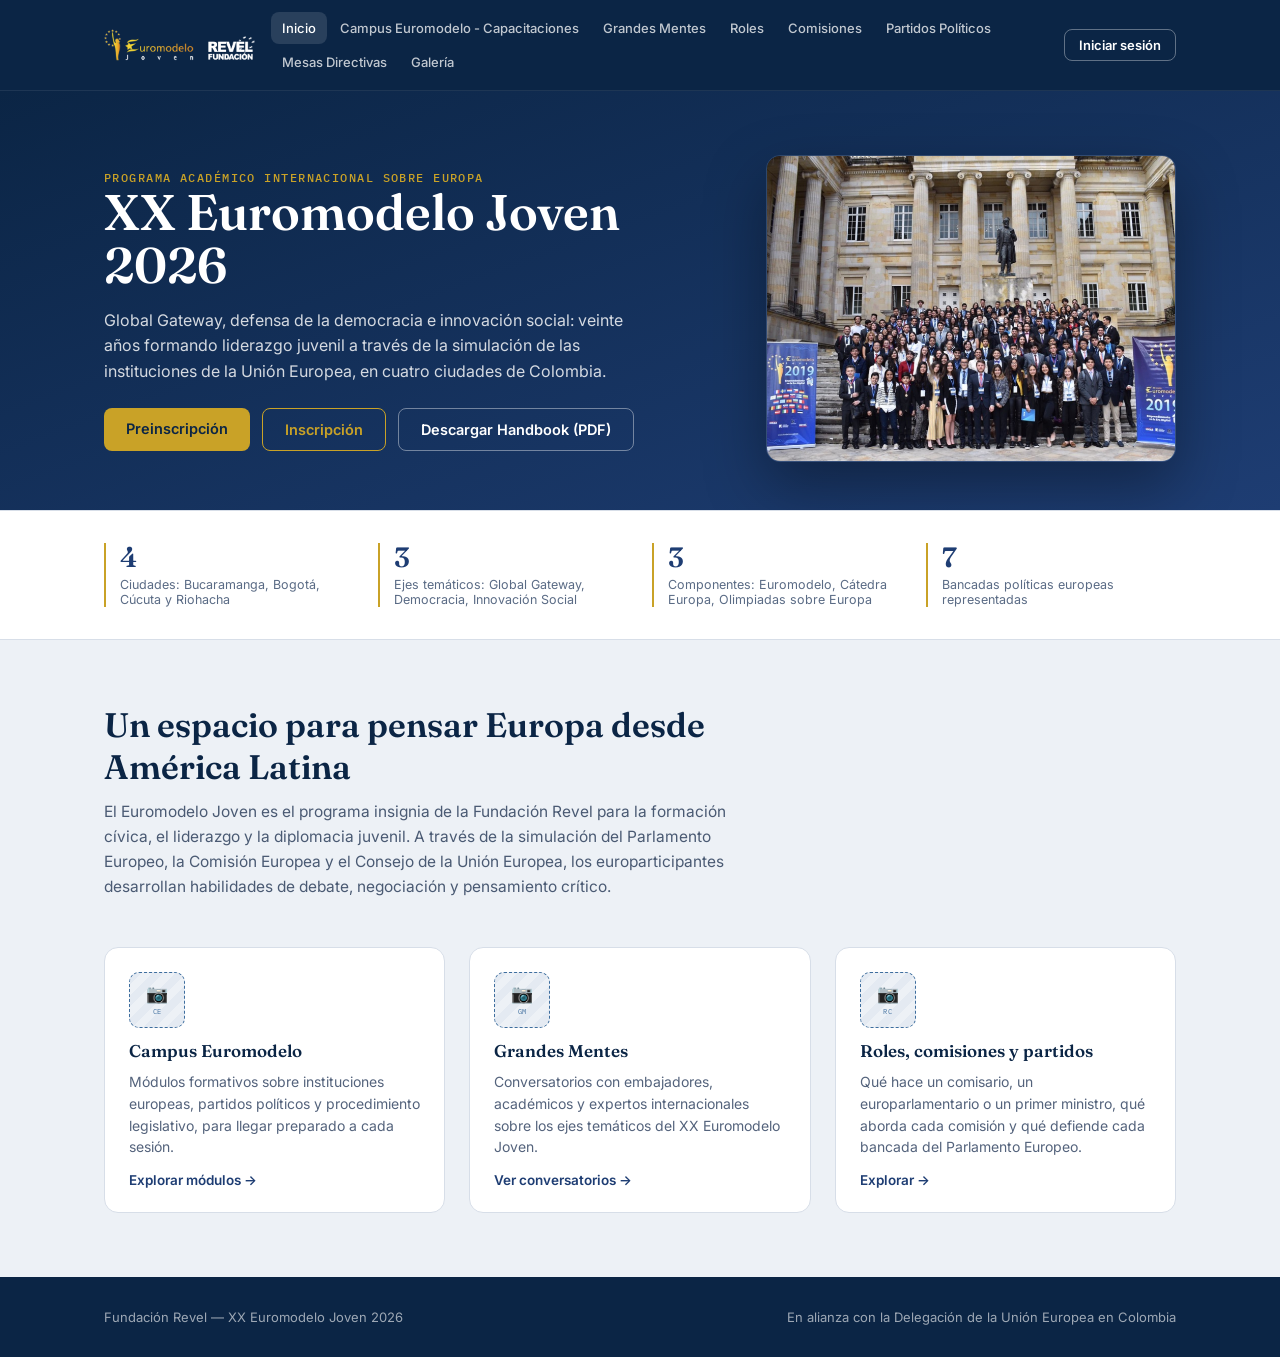
==== index.html @ 6abbd403 "Versión Nueva Pagina Web Euromodelo Joven" ====
<!DOCTYPE html>
<html lang="es">
<head>
<meta charset="UTF-8">
<meta name="viewport" content="width=device-width, initial-scale=1.0">
<title>Inicio — XX Euromodelo Joven 2026</title>
<link rel="preconnect" href="https://fonts.googleapis.com">
<link href="https://fonts.googleapis.com/css2?family=Fraunces:opsz,wght@9..144,400;9..144,500;9..144,600;9..144,700&family=Inter:wght@400;500;600;700&family=IBM+Plex+Mono:wght@500&display=swap" rel="stylesheet">
<link rel="stylesheet" href="assets/styles.css">
</head>
<body>
<header class="site">
  <div class="nav-row">
    <a href="index.html" class="brand"><img src="assets/logo.png" class="brand-logo" alt="Euromodelo Joven - Fundación Revel"></a>
    <nav class="links" id="navLinks">
      <a href="index.html" class="active">Inicio</a>
      <a href="campus.html">Campus Euromodelo - Capacitaciones</a>
      <a href="mentes.html">Grandes Mentes</a>
      <a href="roles.html">Roles</a>
      <a href="comisiones.html">Comisiones</a>
      <a href="partidos.html">Partidos Políticos</a>
      <a href="mesas-postulacion.html">Mesas Directivas</a>
      <a href="galeria.html">Galería</a>
    </nav>
    <div class="auth-area" id="authArea">
      <button class="btn-ghost-sm" id="loginBtn">Iniciar sesión</button>
      <div class="login-panel" id="loginPanel">
        <h4>Iniciar sesión</h4>
        <p class="login-note">Piloto: usa el usuario y la contraseña generados al finalizar tu preinscripción.</p>
        <form id="loginForm">
          <input type="text" name="username" placeholder="Usuario" required>
          <input type="password" name="password" placeholder="Contraseña" required>
          <button type="submit">Entrar</button>
        </form>
        <p id="loginError" style="display:none; color:#C0392B; font-size:12px; margin-top:8px;">Usuario o contraseña incorrectos.</p>
        <div class="login-links">
          <a href="preinscripcion.html">Preinscribirme</a>
          <a href="inscripcion.html">Ir a inscripción</a>
        </div>
      </div>
    </div>
    <button class="menu-toggle" id="menuToggle" aria-label="Abrir menú">&#9776;</button>
  </div>
</header>

<section class="hero">
  <div class="container hero-grid">
    <div>
      <span class="eyebrow">Programa académico internacional sobre Europa</span>
      <h1>XX Euromodelo Joven<br>2026</h1>
      <p class="lead">Global Gateway, defensa de la democracia e innovación social: veinte años formando liderazgo juvenil a través de la simulación de las instituciones de la Unión Europea, en cuatro ciudades de Colombia.</p>
      <div class="hero-ctas">
        <a class="btn-solid" href="preinscripcion.html">Preinscripción</a>
        <a class="btn-solid" href="inscripcion.html" style="background:transparent; border:1.5px solid var(--gold-star); color:var(--gold-star);">Inscripción</a>
        <button class="btn-ghost" id="downloadHandbookBtn">Descargar Handbook (PDF)</button>
      </div>
    </div>
    <div class="hero-photo">
      <img src="assets/hero-foto.jpg" alt="Delegación del Euromodelo Joven frente al Capitolio Nacional">
    </div>
  </div>
</section>

<div class="stat-strip">
  <div class="container">
    <div class="stat"><div class="n">4</div><div class="l">Ciudades: Bucaramanga, Bogotá, Cúcuta y Riohacha</div></div>
    <div class="stat"><div class="n">3</div><div class="l">Ejes temáticos: Global Gateway, Democracia, Innovación Social</div></div>
    <div class="stat"><div class="n">3</div><div class="l">Componentes: Euromodelo, Cátedra Europa, Olimpiadas sobre Europa</div></div>
    <div class="stat"><div class="n">7</div><div class="l">Bancadas políticas europeas representadas</div></div>
  </div>
</div>

<div class="section-inner">
  <div class="container">
    <div class="section-head">
      <h2>Un espacio para pensar Europa desde América Latina</h2>
      <p>El Euromodelo Joven es el programa insignia de la Fundación Revel para la formación cívica, el liderazgo y la diplomacia juvenil. A través de la simulación del Parlamento Europeo, la Comisión Europea y el Consejo de la Unión Europea, los europarticipantes desarrollan habilidades de debate, negociación y pensamiento crítico.</p>
    </div>
    <div class="grid-cards">
      <div class="card">
        <div class="photo-placeholder ph-sq"><span class="ph-icon">&#128247;</span><span class="ph-label">CE</span></div>
        <h3>Campus Euromodelo</h3>
        <p>Módulos formativos sobre instituciones europeas, partidos políticos y procedimiento legislativo, para llegar preparado a cada sesión.</p>
        <div class="card-foot"><a class="link-btn" href="campus.html">Explorar módulos &rarr;</a></div>
      </div>
      <div class="card">
        <div class="photo-placeholder ph-sq"><span class="ph-icon">&#128247;</span><span class="ph-label">GM</span></div>
        <h3>Grandes Mentes</h3>
        <p>Conversatorios con embajadores, académicos y expertos internacionales sobre los ejes temáticos del XX Euromodelo Joven.</p>
        <div class="card-foot"><a class="link-btn" href="mentes.html">Ver conversatorios &rarr;</a></div>
      </div>
      <div class="card">
        <div class="photo-placeholder ph-sq"><span class="ph-icon">&#128247;</span><span class="ph-label">RC</span></div>
        <h3>Roles, comisiones y partidos</h3>
        <p>Qué hace un comisario, un europarlamentario o un primer ministro, qué aborda cada comisión y qué defiende cada bancada del Parlamento Europeo.</p>
        <div class="card-foot"><a class="link-btn" href="roles.html">Explorar &rarr;</a></div>
      </div>
    </div>
  </div>
</div>
<footer>
  <div class="container">
    <span>Fundación Revel — XX Euromodelo Joven 2026</span>
    <span>En alianza con la Delegación de la Unión Europea en Colombia</span>
  </div>
</footer>
<script src="assets/main.js"></script>
<script>
  initLoginPanel();
  const detailModal = createModalController('detailModal');
</script>
<script>
  document.getElementById('downloadHandbookBtn').addEventListener('click', () => {
    alert('El staff debe vincular aquí el enlace de descarga del Handbook 2026 en PDF.');
  });
</script>
</body>
</html>
---- assets/styles.css ----
:root{
  --navy-deep:#0B2545;
  --blue-revel:#1E3D73;
  --blue-slate:#3E6E9E;
  --blue-pale:#EDF1F6;
  --gold-star:#C9A227;
  --teal:#2E7D6B;
  --ink:#12213D;
  --white:#FFFFFF;
  --line:#D7DEE8;
  --radius:14px;
  --space-1:8px; --space-2:16px; --space-3:24px; --space-4:32px; --space-5:48px; --space-6:64px; --space-7:96px;
}
*{box-sizing:border-box;}
html{scroll-behavior:smooth;}
body{
  margin:0; font-family:'Inter',sans-serif; color:var(--ink); background:var(--blue-pale);
  -webkit-font-smoothing:antialiased;
}
h1,h2,h3,.display{font-family:'Fraunces',serif;}
.eyebrow{
  font-family:'IBM Plex Mono',monospace; font-size:12px; letter-spacing:.12em; text-transform:uppercase;
  color:var(--gold-star); font-weight:500;
}
a{color:inherit; text-decoration:none;}
button{font-family:inherit;}
.container{max-width:1120px; margin:0 auto; padding:0 var(--space-3);}

/* ---- Header / Nav ---- */
header.site{
  position:sticky; top:0; z-index:50; background:var(--navy-deep); color:var(--white);
  border-bottom:1px solid rgba(255,255,255,.08);
}
.nav-row{display:flex; align-items:center; justify-content:space-between; padding:12px var(--space-3); max-width:1120px; margin:0 auto; gap:16px;}
.brand{display:flex; align-items:center; gap:12px; flex-shrink:0;}
.brand-logo{height:32px; width:auto; display:block;}
nav.links{display:flex; gap:2px; align-items:center; flex-wrap:wrap; flex-grow:1;}
nav.links a{
  background:none; border:none; color:rgba(255,255,255,.75); font-size:13px; font-weight:500;
  padding:8px 11px; border-radius:8px; cursor:pointer; transition:background .15s, color .15s; white-space:nowrap;
}
nav.links a:hover{background:rgba(255,255,255,.08); color:var(--white);}
nav.links a.active{color:var(--white); background:rgba(255,255,255,.12);}
.auth-area{position:relative; flex-shrink:0;}
.btn-ghost-sm{
  background:transparent; border:1.5px solid rgba(255,255,255,.35); color:var(--white); padding:7px 14px;
  border-radius:8px; font-size:13px; font-weight:600; cursor:pointer;
}
.btn-ghost-sm:hover{background:rgba(255,255,255,.08);}
.login-panel{
  display:none; position:absolute; right:0; top:calc(100% + 10px); background:var(--white); color:var(--ink);
  border-radius:12px; box-shadow:0 12px 32px rgba(11,37,69,.25); padding:18px; width:260px; z-index:60;
}
.login-panel.open{display:block;}
.login-panel h4{margin:0 0 4px; font-size:14px; color:var(--navy-deep);}
.login-panel .login-note{font-size:11.5px; color:#8695AC; margin:6px 0 12px; line-height:1.5;}
.login-panel input{
  width:100%; border:1px solid var(--line); border-radius:8px; padding:9px 11px; font-size:13.5px;
  margin-bottom:8px; font-family:inherit;
}
.login-panel button{
  width:100%; background:var(--blue-revel); color:var(--white); border:none; padding:9px; border-radius:8px;
  font-weight:600; font-size:13.5px; cursor:pointer;
}
.login-panel button:hover{background:var(--navy-deep);}
.login-panel .login-links{display:flex; justify-content:space-between; margin-top:10px; font-size:11.5px;}
.login-panel .login-links a{color:var(--blue-revel); font-weight:600;}
.login-user-chip{
  display:flex; align-items:center; gap:8px; background:rgba(255,255,255,.1); padding:6px 12px; border-radius:20px;
  font-size:12.5px; color:var(--white); cursor:pointer;
}
.menu-toggle{display:none; background:none; border:none; color:var(--white); font-size:22px; cursor:pointer;}

/* ---- Hero ---- */
.hero{
  background:linear-gradient(160deg, var(--navy-deep) 0%, var(--blue-revel) 100%);
  color:var(--white); padding:var(--space-6) 0 var(--space-5);
  position:relative; overflow:hidden;
}
.hero-grid{display:grid; grid-template-columns:1.2fr .8fr; gap:var(--space-5); align-items:center;}
.hero h1{font-size:clamp(30px,4.6vw,50px); line-height:1.06; margin:0 0 16px; font-weight:600;}
.hero p.lead{font-size:16px; line-height:1.6; color:rgba(255,255,255,.82); max-width:52ch; margin:0 0 var(--space-3);}
.hero-ctas{display:flex; gap:12px; flex-wrap:wrap;}
.btn-ghost{
  border:1.5px solid rgba(255,255,255,.4); background:transparent; color:var(--white);
  padding:12px 22px; border-radius:8px; font-weight:600; font-size:14.5px; cursor:pointer;
}
.btn-ghost:hover{background:rgba(255,255,255,.08);}
.btn-solid{
  background:var(--gold-star); color:var(--navy-deep); border:none; padding:12px 22px; border-radius:8px;
  font-weight:600; font-size:14.5px; cursor:pointer;
}
.btn-solid:hover{filter:brightness(1.05);}

.star-ring{position:relative; width:260px; height:260px; margin:0 auto; flex-shrink:0;}
.star-ring .core{
  position:absolute; inset:0; margin:auto; width:126px; height:126px; border-radius:50%;
  border:1px solid rgba(255,255,255,.25); display:flex; flex-direction:column; align-items:center; justify-content:center;
}
.star-ring .core .num{font-family:'Fraunces',serif; font-size:48px; font-weight:600; line-height:1;}
.star-ring .core .cap{font-family:'IBM Plex Mono',monospace; font-size:10px; letter-spacing:.15em; color:var(--gold-star); margin-top:6px;}
.star-ring .dots{position:absolute; inset:0; animation:spin 90s linear infinite;}
@media (prefers-reduced-motion:reduce){.star-ring .dots{animation:none;}}
.star-ring .dot{position:absolute; top:50%; left:50%; width:8px; height:8px; border-radius:50%; background:var(--gold-star); transform-origin:0 0;}
@keyframes spin{to{transform:rotate(360deg);}}

.stat-strip{background:var(--white); border-top:1px solid var(--line); border-bottom:1px solid var(--line);}
.stat-strip .container{display:grid; grid-template-columns:repeat(4,1fr); gap:var(--space-3); padding:var(--space-4) var(--space-3);}
.stat{text-align:left; border-left:2px solid var(--gold-star); padding-left:14px;}
.stat .n{font-family:'Fraunces',serif; font-size:28px; font-weight:600; color:var(--blue-revel); line-height:1;}
.stat .l{font-size:12.5px; color:#5A6B85; margin-top:6px;}

/* ---- Page header banner (with photo placeholder) ---- */
.page-banner{background:var(--navy-deep); padding:var(--space-5) 0 var(--space-4);}
.page-banner .container{display:grid; grid-template-columns:1.3fr .9fr; gap:var(--space-4); align-items:center;}
.page-banner h1{color:var(--white); font-size:clamp(26px,3.6vw,38px); margin:0 0 10px; font-weight:600;}
.page-banner p{color:rgba(255,255,255,.78); font-size:15px; line-height:1.6; margin:0; max-width:56ch;}

/* ---- Generic section chrome ---- */
.section-inner{padding:var(--space-6) 0;}
.section-head{max-width:64ch; margin-bottom:var(--space-5);}
.section-head h2{font-size:clamp(24px,3.2vw,34px); margin:0 0 12px; color:var(--navy-deep); font-weight:600;}
.section-head p{font-size:15.5px; color:#4A5A73; line-height:1.6; margin:0;}
.subsection-title{font-family:'Fraunces',serif; font-size:18px; font-weight:600; color:var(--navy-deep); margin:0 0 var(--space-2);}

/* ---- Photo placeholder component ---- */
.photo-placeholder{
  background:repeating-linear-gradient(135deg, #E4EAF2, #E4EAF2 8px, #EDF1F6 8px, #EDF1F6 16px);
  border:1.5px dashed var(--blue-slate); border-radius:10px;
  display:flex; flex-direction:column; align-items:center; justify-content:center; gap:4px;
  color:var(--blue-slate); text-align:center;
}
.photo-placeholder .ph-icon{font-size:20px; line-height:1;}
.photo-placeholder .ph-label{font-family:'IBM Plex Mono',monospace; font-size:9px; letter-spacing:.04em; text-transform:uppercase; padding:0 6px;}
.photo-placeholder.ph-sq{width:56px; height:56px; border-radius:10px;}
.photo-placeholder.ph-sq .ph-icon{font-size:18px;}
.photo-placeholder.ph-sq .ph-label{font-size:6.5px;}
.photo-placeholder.ph-circle{width:64px; height:64px; border-radius:50%;}
.photo-placeholder.ph-banner{width:100%; height:220px; border-radius:var(--radius); border-color:rgba(255,255,255,.4);
  background:repeating-linear-gradient(135deg, rgba(255,255,255,.06), rgba(255,255,255,.06) 8px, rgba(255,255,255,0) 8px, rgba(255,255,255,0) 16px);
  color:rgba(255,255,255,.65);
}
.photo-placeholder.ph-banner .ph-icon{font-size:28px;}
.photo-placeholder.ph-banner .ph-label{font-size:10.5px;}
.photo-placeholder.ph-avatar-lg{width:120px; height:120px; border-radius:50%; margin:0 auto;}
.photo-placeholder.ph-avatar-lg .ph-icon{font-size:30px;}
.photo-placeholder.ph-wide{width:100%; height:150px; border-radius:10px;}
.hero-photo{
  width:100%; aspect-ratio:4/3; border-radius:var(--radius); overflow:hidden;
  box-shadow:0 24px 60px rgba(0,0,0,.35); border:1px solid rgba(255,255,255,.12);
}
.hero-photo img{width:100%; height:100%; object-fit:cover; display:block;}
.gallery-real-photo{
  width:100%; height:150px; border-radius:10px; overflow:hidden; display:block; border:1px solid var(--line);
}
.gallery-real-photo img{width:100%; height:100%; object-fit:cover; display:block;}

/* ---- Card grids ---- */
.grid-cards{display:grid; grid-template-columns:repeat(auto-fit,minmax(280px,1fr)); gap:var(--space-3);}
.card{
  background:var(--white); border:1px solid var(--line); border-radius:var(--radius); padding:var(--space-3);
  display:flex; flex-direction:column; gap:10px;
}
.card .icon{
  width:56px; height:56px; border-radius:10px; background:var(--blue-pale); color:var(--blue-revel);
  display:flex; align-items:center; justify-content:center; font-family:'Fraunces',serif; font-weight:600; font-size:17px;
}
.card h3{font-size:17px; margin:2px 0 0; color:var(--navy-deep); font-weight:600;}
.card p{font-size:14px; line-height:1.55; color:#54637C; margin:0; flex-grow:1;}
.card-foot{display:flex; align-items:center; justify-content:space-between; margin-top:4px; gap:8px;}
.tag{
  font-family:'IBM Plex Mono',monospace; font-size:10.5px; letter-spacing:.06em; text-transform:uppercase;
  background:var(--blue-pale); color:var(--blue-revel); padding:4px 8px; border-radius:6px;
}
.link-btn{background:none; border:none; color:var(--blue-revel); font-weight:600; font-size:13.5px; cursor:pointer; padding:0;}
.link-btn:hover{text-decoration:underline;}
.placeholder-note{font-size:12.5px; color:#8695AC; border-top:1px dashed var(--line); padding-top:8px; margin-top:2px;}
.card.accent{border-left:5px solid var(--accent, var(--blue-slate));}
.card .icon.accent-icon{background:var(--accent, var(--blue-pale)); color:var(--white);}
.role-bullets{list-style:none; margin:0; padding:0; display:flex; flex-direction:column; gap:6px;}
.role-bullets li{font-size:13.5px; line-height:1.5; color:#54637C; padding-left:16px; position:relative;}
.role-bullets li::before{content:''; position:absolute; left:0; top:7px; width:6px; height:6px; border-radius:50%; background:var(--accent, var(--gold-star));}
.party-badge{display:inline-block; font-family:'IBM Plex Mono',monospace; font-size:11px; letter-spacing:.05em; padding:3px 9px; border-radius:6px; color:var(--white); background:var(--accent, var(--blue-revel));}

/* ---- Speaker mini profile (Grandes Mentes) ---- */
.speaker-row{display:flex; align-items:center; gap:10px; border-top:1px solid var(--line); padding-top:10px; margin-top:2px; cursor:pointer;}
.speaker-row .ph-circle{width:40px; height:40px; flex-shrink:0;}
.speaker-row .ph-circle .ph-icon{font-size:14px;}
.speaker-info{display:flex; flex-direction:column; gap:1px;}
.speaker-name{font-size:13px; font-weight:700; color:var(--blue-revel);}
.speaker-role{font-size:11.5px; color:#8695AC;}
.speaker-row:hover .speaker-name{text-decoration:underline;}

/* ---- Handbook accordion reused for mesas-votacion etc ---- */
.accordion{border:1px solid var(--line); border-radius:var(--radius); overflow:hidden; background:var(--white);}
details{border-bottom:1px solid var(--line);}
details:last-child{border-bottom:none;}
summary{list-style:none; cursor:pointer; padding:16px 18px; display:flex; align-items:center; gap:12px; font-weight:600; color:var(--navy-deep); font-size:14.5px;}
summary::-webkit-details-marker{display:none;}
summary::after{content:'+'; margin-left:auto; font-family:'IBM Plex Mono',monospace; color:var(--blue-slate); font-size:18px;}
details[open] summary::after{content:'\2013';}
.acc-body{padding:0 18px 18px;}

/* ---- Forms ---- */
.form-card{background:var(--white); border:1px solid var(--line); border-radius:var(--radius); padding:var(--space-4);}
.form-grid{display:grid; grid-template-columns:1fr 1fr; gap:var(--space-2) var(--space-3);}
.field{display:flex; flex-direction:column; gap:6px; margin-bottom:var(--space-2);}
.field.full{grid-column:1 / -1;}
.field label{font-size:13px; font-weight:600; color:var(--navy-deep);}
.field .hint{font-size:12px; color:#8695AC; font-weight:400;}
.field input, .field select, .field textarea{
  width:100%; min-width:0; box-sizing:border-box;
  border:1px solid var(--line); border-radius:8px; padding:10px 12px; font-size:14.5px; font-family:inherit;
  color:var(--ink); background:var(--white);
}
.field input:focus, .field select:focus, .field textarea:focus{outline:none; border-color:var(--blue-slate); box-shadow:0 0 0 3px rgba(62,110,158,.15);}
.field textarea{resize:vertical; min-height:80px;}
.field.invalid select, .field.invalid input{border-color:#C0392B; box-shadow:0 0 0 3px rgba(192,57,43,.12);}
.field-warning{font-size:12px; color:#C0392B; display:none;}
.field-warning.show{display:block;}
.checkline{display:flex; align-items:flex-start; gap:10px; font-size:13.5px; color:#4A5A73; line-height:1.5;}
.checkline input{margin-top:3px;}
.form-submit-row{display:flex; align-items:center; justify-content:space-between; margin-top:var(--space-2); flex-wrap:wrap; gap:12px;}
.form-note{font-size:12.5px; color:#8695AC; max-width:44ch;}

/* ---- Preguntas Sí/No, texto legal, teléfono con prefijo, selección de partido con logo ---- */
.legal-box{background:var(--blue-pale); border-radius:8px; padding:14px; font-size:12.5px; line-height:1.6; color:#3A4A63; margin-bottom:var(--space-2);}
.radio-row{display:flex; flex-wrap:wrap; gap:8px 18px; margin-bottom:6px;}
.radio-row label{display:flex; align-items:center; gap:6px; font-size:13.5px; font-weight:500; color:var(--ink); cursor:pointer;}
.radio-row input{margin:0;}
.phone-row{display:flex; gap:8px; align-items:center;}
.phone-prefix{
  border:1px solid var(--line); border-radius:8px; padding:10px 12px; font-size:14.5px; background:var(--blue-pale);
  color:var(--blue-revel); font-weight:600; flex-shrink:0;
}
.party-grid{display:grid; grid-template-columns:repeat(auto-fill,minmax(140px,1fr)); gap:10px; margin-bottom:6px;}
.party-pick{
  border:2px solid var(--line); border-radius:10px; padding:12px 10px; text-align:center; cursor:pointer;
  background:var(--white); display:flex; flex-direction:column; align-items:center; gap:8px; position:relative;
}
.party-pick input{position:absolute; opacity:0; width:0; height:0;}
.party-pick img{max-width:100%; height:40px; object-fit:contain;}
.party-pick .p-name{font-size:11.5px; font-weight:600; color:var(--navy-deep); line-height:1.3;}
.party-pick:hover{border-color:var(--blue-slate);}
.party-pick.checked{border-color:var(--gold-star); box-shadow:0 0 0 3px rgba(201,162,39,.18);}
.btn-primary{background:var(--blue-revel); color:var(--white); border:none; padding:12px 26px; border-radius:8px; font-weight:600; font-size:14.5px; cursor:pointer;}
.btn-primary:hover{background:var(--navy-deep);}
.success-panel{display:none; background:var(--white); border:1px solid var(--line); border-radius:var(--radius); padding:var(--space-4); text-align:center;}
.success-panel.show{display:block;}
.success-panel .mark{width:52px; height:52px; border-radius:50%; background:var(--blue-pale); color:var(--blue-revel); display:flex; align-items:center; justify-content:center; margin:0 auto 14px; font-size:24px; font-family:'Fraunces',serif;}
.success-panel h3{margin:0 0 8px; color:var(--navy-deep);}
.success-panel p{color:#54637C; font-size:14.5px; margin:0 0 4px;}
.ref-code{font-family:'IBM Plex Mono',monospace; color:var(--blue-revel); font-weight:600;}
.credentials-card{background:var(--navy-deep); color:var(--white); border-radius:var(--radius); padding:var(--space-4); margin-top:var(--space-3); text-align:center;}
.credentials-card .cred-row{display:flex; justify-content:center; gap:var(--space-4); margin-top:14px; flex-wrap:wrap;}
.credentials-card .cred-item{background:rgba(255,255,255,.08); border-radius:10px; padding:14px 22px; min-width:160px;}
.credentials-card .cred-item .cred-label{font-family:'IBM Plex Mono',monospace; font-size:10px; letter-spacing:.08em; text-transform:uppercase; color:var(--gold-star);}
.credentials-card .cred-item .cred-value{font-family:'IBM Plex Mono',monospace; font-size:18px; font-weight:600; margin-top:4px;}

/* ---- Modal: generic detail ---- */
.modal-overlay{display:none; position:fixed; inset:0; z-index:100; background:rgba(11,37,69,.55); align-items:flex-start; justify-content:center; padding:var(--space-5) var(--space-3); overflow-y:auto;}
.modal-overlay.open{display:flex;}
.modal-card{background:var(--white); border-radius:var(--radius); max-width:640px; width:100%; padding:var(--space-4); position:relative; animation:fadein .25s ease;}
.modal-card.wide{max-width:760px;}
@keyframes fadein{from{opacity:0; transform:translateY(6px);} to{opacity:1; transform:translateY(0);}}
.modal-close{position:absolute; top:18px; right:18px; background:var(--blue-pale); border:none; width:32px; height:32px; border-radius:50%; font-size:16px; color:var(--blue-revel); cursor:pointer; line-height:1;}
.modal-close:hover{background:var(--line);}
.modal-card .icon{width:48px; height:48px; border-radius:10px; background:var(--blue-pale); color:var(--blue-revel); display:flex; align-items:center; justify-content:center; font-family:'Fraunces',serif; font-weight:600; font-size:18px; margin-bottom:14px;}
.modal-card h3{font-size:22px; margin:0 0 10px; color:var(--navy-deep);}
.modal-card .modal-intro{font-size:14.5px; line-height:1.65; color:#4A5A73; margin:0 0 var(--space-3);}
.modal-topics{list-style:none; margin:0; padding:0; display:flex; flex-direction:column; gap:12px;}
.modal-topics li{display:flex; gap:12px; align-items:flex-start; font-size:14px; line-height:1.55; color:#4A5A73;}
.modal-topics .t-num{font-family:'IBM Plex Mono',monospace; font-size:11.5px; color:var(--gold-star); flex-shrink:0; width:22px; padding-top:2px;}
.modal-topics b{color:var(--navy-deep);}

/* ---- Capacitación / speaker action popup ---- */
.action-grid{display:grid; grid-template-columns:1fr 1fr; gap:14px; margin-top:6px;}
.action-card{
  border:1.5px solid var(--line); border-radius:12px; padding:18px; text-align:center; cursor:pointer;
  transition:border-color .15s, background .15s;
}
.action-card:hover{border-color:var(--blue-slate); background:var(--blue-pale);}
.action-card .a-icon{font-size:26px; margin-bottom:8px;}
.action-card .a-title{font-weight:700; font-size:14px; color:var(--navy-deep); margin-bottom:4px;}
.action-card .a-sub{font-size:11.5px; color:#8695AC;}
@media (max-width:520px){.action-grid{grid-template-columns:1fr;}}

/* ---- Quiz modal ---- */
.quiz-intro{text-align:center; padding:6px 0 10px;}
.quiz-intro .q-emoji{font-size:38px; margin-bottom:8px;}
.quiz-progress{height:6px; background:var(--blue-pale); border-radius:4px; overflow:hidden; margin-bottom:18px;}
.quiz-progress-bar{height:100%; background:var(--gold-star); width:0%; transition:width .25s ease;}
.quiz-question{font-family:'Fraunces',serif; font-size:17px; color:var(--navy-deep); margin:0 0 14px; font-weight:600;}
.quiz-options{display:flex; flex-direction:column; gap:8px;}
.quiz-option{
  border:1.5px solid var(--line); border-radius:10px; padding:12px 14px; font-size:13.5px; text-align:left;
  background:var(--white); cursor:pointer; color:var(--ink); line-height:1.4;
}
.quiz-option:hover{border-color:var(--blue-slate); background:var(--blue-pale);}
.quiz-nav{display:flex; justify-content:space-between; margin-top:16px;}
.quiz-back{background:none; border:none; color:var(--blue-slate); font-size:13px; font-weight:600; cursor:pointer;}
.quiz-back:disabled{opacity:.3; cursor:default;}
.quiz-result{text-align:center; padding:10px 0;}
.quiz-result .result-icon{width:80px; height:80px; border-radius:50%; margin:0 auto 14px; display:flex; align-items:center; justify-content:center; font-family:'Fraunces',serif; font-weight:700; font-size:26px; color:var(--white);}
.quiz-result h3{font-size:22px; margin:0 0 8px; color:var(--navy-deep);}
.quiz-result p{font-size:14px; color:#54637C; line-height:1.6; max-width:44ch; margin:0 auto 18px;}
.quiz-result .match-pct{font-family:'IBM Plex Mono',monospace; font-size:13px; color:var(--gold-star); margin-bottom:10px;}
.quiz-restart{background:none; border:1.5px solid var(--line); border-radius:8px; padding:9px 16px; font-size:13px; font-weight:600; color:var(--blue-revel); cursor:pointer; margin-top:6px;}

/* ---- Hemiciclo ---- */
.hemiciclo-wrap{background:var(--white); border:1px solid var(--line); border-radius:var(--radius); padding:var(--space-4); text-align:center;}
.hemiciclo-svg{width:100%; max-width:560px; height:auto;}
.hemiciclo-svg circle{cursor:pointer; transition:opacity .15s;}
.hemiciclo-svg circle:hover{opacity:.6;}
.hemiciclo-total-n{font-family:'Fraunces',serif; font-size:34px; font-weight:700; fill:var(--navy-deep);}
.hemiciclo-total-l{font-family:'Inter',sans-serif; font-size:11px; fill:#8695AC;}
.hemiciclo-legend{display:flex; flex-wrap:wrap; gap:10px; justify-content:center; margin-top:var(--space-3);}
.hemiciclo-legend .leg-chip{display:flex; align-items:center; gap:6px; font-size:12px; color:var(--ink); cursor:pointer; padding:5px 10px; border-radius:20px; background:var(--blue-pale);}
.hemiciclo-legend .leg-dot{width:10px; height:10px; border-radius:50%; flex-shrink:0;}

/* ---- Mesas votación ---- */
.city-tabs{display:flex; gap:8px; flex-wrap:wrap; margin-bottom:var(--space-3);}
.city-tab{
  border:1.5px solid var(--line); background:var(--white); color:var(--ink); padding:9px 18px; border-radius:20px;
  font-size:13.5px; font-weight:600; cursor:pointer;
}
.city-tab.active{background:var(--navy-deep); color:var(--white); border-color:var(--navy-deep);}
.city-panel{display:none;}
.city-panel.active{display:block;}
.candidate-card{display:flex; align-items:center; gap:12px; padding:12px 14px; border:1px solid var(--line); border-radius:10px; margin-bottom:8px; background:var(--white);}
.candidate-card .ph-sq{width:44px; height:44px; flex-shrink:0;}
.candidate-info{flex-grow:1;}
.candidate-name{font-size:13.5px; font-weight:700; color:var(--navy-deep);}
.candidate-role{font-size:11.5px; color:#8695AC;}
.candidate-video-btn{
  background:var(--blue-pale); color:var(--blue-revel); border:none; padding:7px 13px; border-radius:8px;
  font-size:12px; font-weight:600; cursor:pointer; white-space:nowrap;
}
.role-group-title{font-size:12.5px; font-weight:700; color:var(--blue-slate); text-transform:uppercase; letter-spacing:.04em; margin:14px 0 8px;}

/* ---- Gallery ---- */
.gallery-tabs{display:flex; gap:8px; flex-wrap:wrap; margin-bottom:var(--space-3);}
.gallery-grid{display:grid; grid-template-columns:repeat(auto-fill,minmax(160px,1fr)); gap:12px;}
.gallery-panel{display:none;}
.gallery-panel.active{display:grid;}

/* ---- Profile hero (perfil.html) ---- */
.profile-hero{background:linear-gradient(160deg, var(--navy-deep), var(--blue-revel)); padding:var(--space-6) 0; color:var(--white);}
.profile-card{display:flex; align-items:center; gap:var(--space-4); flex-wrap:wrap;}
.profile-name{font-family:'Fraunces',serif; font-size:32px; font-weight:700; color:var(--gold-star); margin:0 0 4px;}
.profile-meta{font-size:14px; color:rgba(255,255,255,.75); margin:0 0 14px;}
.profile-badges{display:flex; flex-wrap:wrap; gap:8px;}
.profile-badge{background:rgba(255,255,255,.1); border:1px solid rgba(255,255,255,.2); padding:7px 14px; border-radius:20px; font-size:12.5px;}
.profile-badge b{color:var(--gold-star); font-weight:700; margin-right:5px;}

footer{background:var(--navy-deep); color:rgba(255,255,255,.6); padding:var(--space-4) 0; font-size:13px;}
footer .container{display:flex; justify-content:space-between; flex-wrap:wrap; gap:8px;}

@media (max-width:860px){
  .hero-grid{grid-template-columns:1fr;}
  .star-ring{width:200px; height:200px; margin-top:var(--space-4);}
  .stat-strip .container{grid-template-columns:repeat(2,1fr);}
  .form-grid{grid-template-columns:1fr;}
  .page-banner .container{grid-template-columns:1fr;}
  .action-grid{grid-template-columns:1fr;}
}
@media (max-width:720px){
  nav.links{display:none; position:absolute; top:100%; left:0; right:0; background:var(--navy-deep);
    flex-direction:column; padding:8px var(--space-3) var(--space-3); border-top:1px solid rgba(255,255,255,.08);}
  nav.links.open{display:flex;}
  .menu-toggle{display:block;}
  .auth-area{order:3;}
}
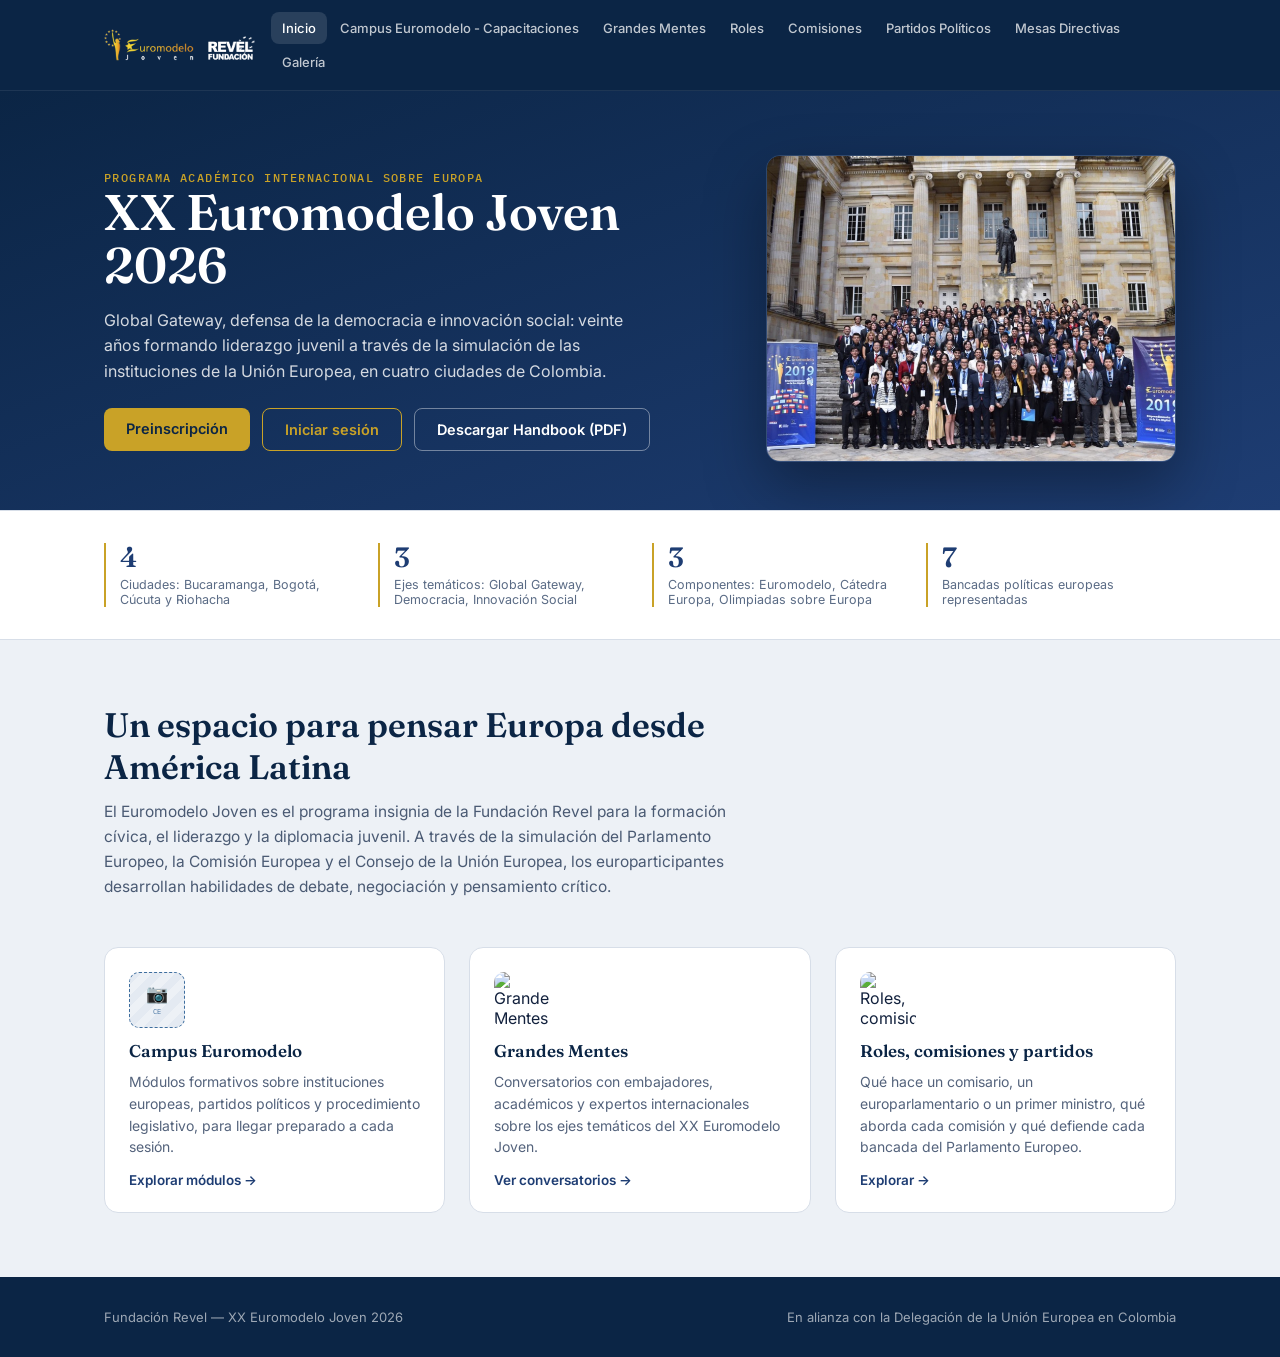
==== commit ab410bbc: "pakf" ====
--- a/index.html
+++ b/index.html
@@ -22,23 +22,6 @@
       <a href="mesas-postulacion.html">Mesas Directivas</a>
       <a href="galeria.html">Galería</a>
     </nav>
-    <div class="auth-area" id="authArea">
-      <button class="btn-ghost-sm" id="loginBtn">Iniciar sesión</button>
-      <div class="login-panel" id="loginPanel">
-        <h4>Iniciar sesión</h4>
-        <p class="login-note">Piloto: usa el usuario y la contraseña generados al finalizar tu preinscripción.</p>
-        <form id="loginForm">
-          <input type="text" name="username" placeholder="Usuario" required>
-          <input type="password" name="password" placeholder="Contraseña" required>
-          <button type="submit">Entrar</button>
-        </form>
-        <p id="loginError" style="display:none; color:#C0392B; font-size:12px; margin-top:8px;">Usuario o contraseña incorrectos.</p>
-        <div class="login-links">
-          <a href="preinscripcion.html">Preinscribirme</a>
-          <a href="inscripcion.html">Ir a inscripción</a>
-        </div>
-      </div>
-    </div>
     <button class="menu-toggle" id="menuToggle" aria-label="Abrir menú">&#9776;</button>
   </div>
 </header>
@@ -51,7 +34,7 @@
       <p class="lead">Global Gateway, defensa de la democracia e innovación social: veinte años formando liderazgo juvenil a través de la simulación de las instituciones de la Unión Europea, en cuatro ciudades de Colombia.</p>
       <div class="hero-ctas">
         <a class="btn-solid" href="preinscripcion.html">Preinscripción</a>
-        <a class="btn-solid" href="inscripcion.html" style="background:transparent; border:1.5px solid var(--gold-star); color:var(--gold-star);">Inscripción</a>
+        <a class="btn-solid" href="perfil.html" style="background:transparent; border:1.5px solid var(--gold-star); color:var(--gold-star);">Iniciar sesión</a>
         <button class="btn-ghost" id="downloadHandbookBtn">Descargar Handbook (PDF)</button>
       </div>
     </div>
@@ -84,13 +67,13 @@
         <div class="card-foot"><a class="link-btn" href="campus.html">Explorar módulos &rarr;</a></div>
       </div>
       <div class="card">
-        <div class="photo-placeholder ph-sq"><span class="ph-icon">&#128247;</span><span class="ph-label">GM</span></div>
+        <div class="card-photo"><img src="https://lh3.googleusercontent.com/d/1uGqC-Kdsxlei3PtBJmk4undGLqpJuZP5=w200" alt="Grandes Mentes" loading="lazy"></div>
         <h3>Grandes Mentes</h3>
         <p>Conversatorios con embajadores, académicos y expertos internacionales sobre los ejes temáticos del XX Euromodelo Joven.</p>
         <div class="card-foot"><a class="link-btn" href="mentes.html">Ver conversatorios &rarr;</a></div>
       </div>
       <div class="card">
-        <div class="photo-placeholder ph-sq"><span class="ph-icon">&#128247;</span><span class="ph-label">RC</span></div>
+        <div class="card-photo"><img src="https://lh3.googleusercontent.com/d/1GJT8nJRBZoZDfAo73LGa2LxLAZvXU96i=w200" alt="Roles, comisiones y partidos" loading="lazy"></div>
         <h3>Roles, comisiones y partidos</h3>
         <p>Qué hace un comisario, un europarlamentario o un primer ministro, qué aborda cada comisión y qué defiende cada bancada del Parlamento Europeo.</p>
         <div class="card-foot"><a class="link-btn" href="roles.html">Explorar &rarr;</a></div>
--- a/assets/styles.css
+++ b/assets/styles.css
@@ -47,6 +47,12 @@
   border-radius:8px; font-size:13px; font-weight:600; cursor:pointer;
 }
 .btn-ghost-sm:hover{background:rgba(255,255,255,.08);}
+.cta-btn{
+  background:var(--gold-star); color:var(--navy-deep); border:none; padding:9px 18px;
+  border-radius:8px; font-size:13.5px; font-weight:700; cursor:pointer; text-decoration:none;
+  display:inline-block; white-space:nowrap; flex-shrink:0;
+}
+.cta-btn:hover{filter:brightness(1.05);}
 .login-panel{
   display:none; position:absolute; right:0; top:calc(100% + 10px); background:var(--white); color:var(--ink);
   border-radius:12px; box-shadow:0 12px 32px rgba(11,37,69,.25); padding:18px; width:260px; z-index:60;
@@ -154,6 +160,8 @@
   width:100%; height:150px; border-radius:10px; overflow:hidden; display:block; border:1px solid var(--line);
 }
 .gallery-real-photo img{width:100%; height:100%; object-fit:cover; display:block;}
+.card-photo{width:56px; height:56px; border-radius:10px; overflow:hidden; flex-shrink:0;}
+.card-photo img{width:100%; height:100%; object-fit:cover; display:block;}
 
 /* ---- Card grids ---- */
 .grid-cards{display:grid; grid-template-columns:repeat(auto-fit,minmax(280px,1fr)); gap:var(--space-3);}
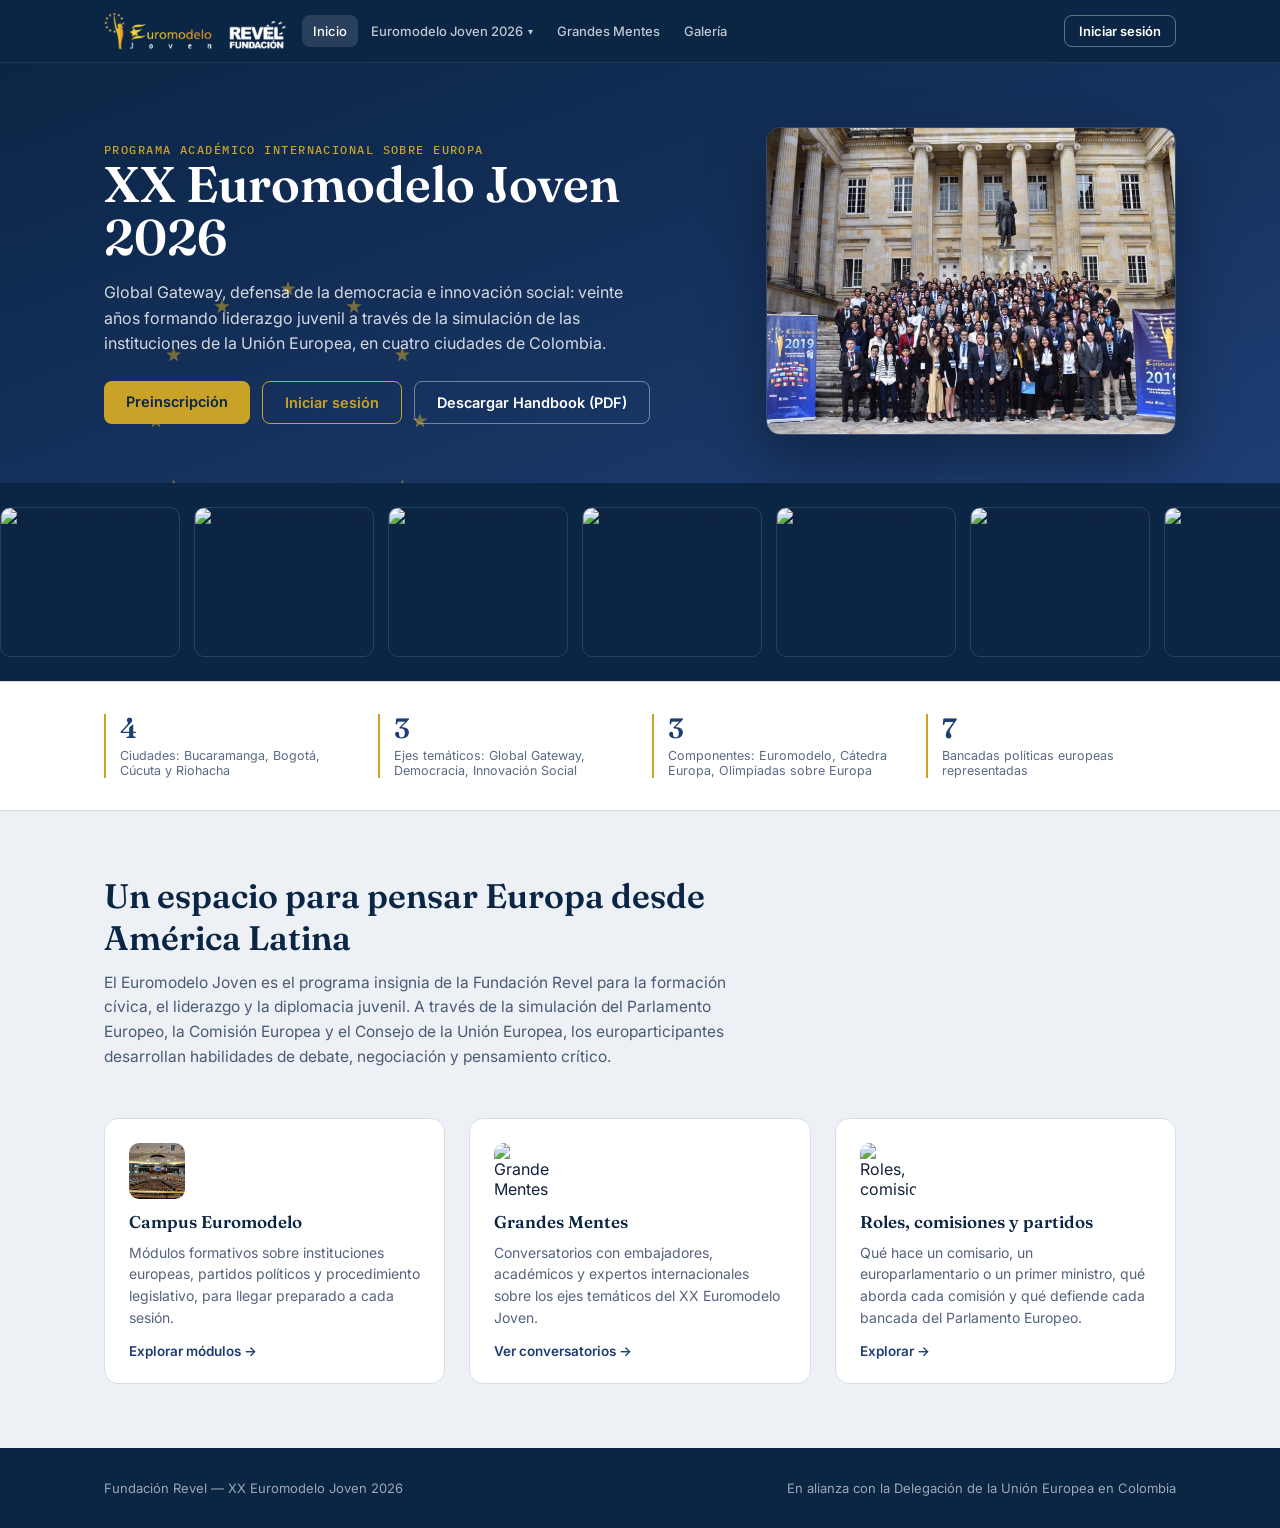
==== commit da44577d: "db" ====
--- a/index.html
+++ b/index.html
@@ -14,19 +14,44 @@
     <a href="index.html" class="brand"><img src="assets/logo.png" class="brand-logo" alt="Euromodelo Joven - Fundación Revel"></a>
     <nav class="links" id="navLinks">
       <a href="index.html" class="active">Inicio</a>
-      <a href="campus.html">Campus Euromodelo - Capacitaciones</a>
+      <div class="nav-dropdown">
+        <button type="button" class="nav-dropdown-toggle" id="navDropdownToggle">Euromodelo Joven 2026 <span class="caret">&#9662;</span></button>
+        <div class="nav-dropdown-menu" id="navDropdownMenu">
+          <a href="campus.html">Campus Euromodelo - Capacitaciones</a>
+          <a href="roles.html">Roles</a>
+          <a href="comisiones.html">Comisiones</a>
+          <a href="partidos.html">Partidos Políticos</a>
+          <a href="mesas-postulacion.html">Mesas Directivas</a>
+        </div>
+      </div>
       <a href="mentes.html">Grandes Mentes</a>
-      <a href="roles.html">Roles</a>
-      <a href="comisiones.html">Comisiones</a>
-      <a href="partidos.html">Partidos Políticos</a>
-      <a href="mesas-postulacion.html">Mesas Directivas</a>
       <a href="galeria.html">Galería</a>
     </nav>
+    <div class="auth-area" id="authArea">
+      <button class="btn-ghost-sm" id="loginBtn">Iniciar sesión</button>
+      <div class="login-panel" id="loginPanel">
+        <h4>Iniciar sesión</h4>
+        <p class="login-note">Piloto: usa el usuario y la contraseña generados al finalizar tu preinscripción.</p>
+        <form id="loginForm">
+          <input type="text" name="username" placeholder="Usuario" required>
+          <input type="password" name="password" placeholder="Contraseña" required>
+          <button type="submit">Entrar</button>
+        </form>
+        <p id="loginError" style="display:none; color:#C0392B; font-size:12px; margin-top:8px;">Usuario o contraseña incorrectos.</p>
+        <div class="login-links">
+          <a href="preinscripcion.html">Preinscribirme</a>
+          <a href="perfil.html">Mi perfil</a>
+        </div>
+      </div>
+    </div>
     <button class="menu-toggle" id="menuToggle" aria-label="Abrir menú">&#9776;</button>
   </div>
 </header>
 
 <section class="hero">
+  <div class="star-ring" aria-hidden="true">
+    <div class="dots" id="dotsRing"></div>
+  </div>
   <div class="container hero-grid">
     <div>
       <span class="eyebrow">Programa académico internacional sobre Europa</span>
@@ -43,6 +68,10 @@
     </div>
   </div>
 </section>
+
+<div class="photo-marquee">
+  <div class="photo-marquee-track" id="photoMarqueeTrack"></div>
+</div>
 
 <div class="stat-strip">
   <div class="container">
@@ -61,7 +90,7 @@
     </div>
     <div class="grid-cards">
       <div class="card">
-        <div class="photo-placeholder ph-sq"><span class="ph-icon">&#128247;</span><span class="ph-label">CE</span></div>
+        <div class="card-photo"><img src="assets/campus_euromodelo.jpeg" alt="Campus Euromodelo" loading="lazy"></div>
         <h3>Campus Euromodelo</h3>
         <p>Módulos formativos sobre instituciones europeas, partidos políticos y procedimiento legislativo, para llegar preparado a cada sesión.</p>
         <div class="card-foot"><a class="link-btn" href="campus.html">Explorar módulos &rarr;</a></div>
@@ -97,5 +126,37 @@
     alert('El staff debe vincular aquí el enlace de descarga del Handbook 2026 en PDF.');
   });
 </script>
+<script>
+  // Círculo de estrellas decorativo, detrás del texto del hero.
+  const dotsRing = document.getElementById('dotsRing');
+  const R = 132;
+  for (let i = 0; i < 12; i++) {
+    const dot = document.createElement('div');
+    dot.className = 'dot';
+    const angle = (i / 12) * 2 * Math.PI;
+    dot.style.transform = `translate(${140 + R * Math.sin(angle)}px, ${140 - R * Math.cos(angle)}px)`;
+    dotsRing.appendChild(dot);
+  }
+</script>
+<script>
+  // Galería horizontal en loop, debajo del hero: fotos de Euromodelo Nacional.
+  function driveImg(id, w){ return 'https://lh3.googleusercontent.com/d/' + id + '=w' + w; }
+  const MEMORIAS_NACIONAL = [
+    '1uGqC-Kdsxlei3PtBJmk4undGLqpJuZP5',
+    '1GMg6tbOk6-qAXQnf2_NWS073ZhvBW-mk',
+    '1GJT8nJRBZoZDfAo73LGa2LxLAZvXU96i',
+    '1_OpY-au5wAnnPrZRaTOxpr4T1WZ1qp16',
+    '1sLlYbEfbKKcMTH3CjmsDkk5sk0PqDzcD',
+    '1VE5-08GuoOuRTPAD-54fcX6xYnQ0Gg3J',
+    '1hU-l5dnzIkuForjx18ERR2rgefptRTyq',
+  ];
+  const marqueeTrack = document.getElementById('photoMarqueeTrack');
+  if (MEMORIAS_NACIONAL.length) {
+    const marqueePhotos = MEMORIAS_NACIONAL.concat(MEMORIAS_NACIONAL);
+    marqueeTrack.innerHTML = marqueePhotos.map(id =>
+      `<img src="${driveImg(id, 400)}" alt="Euromodelo Nacional" loading="lazy">`
+    ).join('');
+  }
+</script>
 </body>
 </html>
--- a/assets/styles.css
+++ b/assets/styles.css
@@ -33,7 +33,7 @@
 }
 .nav-row{display:flex; align-items:center; justify-content:space-between; padding:12px var(--space-3); max-width:1120px; margin:0 auto; gap:16px;}
 .brand{display:flex; align-items:center; gap:12px; flex-shrink:0;}
-.brand-logo{height:32px; width:auto; display:block;}
+.brand-logo{height:38.4px; width:auto; display:block;}
 nav.links{display:flex; gap:2px; align-items:center; flex-wrap:wrap; flex-grow:1;}
 nav.links a{
   background:none; border:none; color:rgba(255,255,255,.75); font-size:13px; font-weight:500;
@@ -41,6 +41,27 @@
 }
 nav.links a:hover{background:rgba(255,255,255,.08); color:var(--white);}
 nav.links a.active{color:var(--white); background:rgba(255,255,255,.12);}
+
+.nav-dropdown{position:relative;}
+.nav-dropdown-toggle{
+  display:flex; align-items:center; gap:5px; background:none; border:none; font-family:inherit;
+  color:rgba(255,255,255,.75); font-size:13px; font-weight:500;
+  padding:8px 11px; border-radius:8px; cursor:pointer; transition:background .15s, color .15s; white-space:nowrap;
+}
+.nav-dropdown-toggle:hover{background:rgba(255,255,255,.08); color:var(--white);}
+.nav-dropdown-toggle.active{color:var(--white); background:rgba(255,255,255,.12);}
+.nav-dropdown-toggle .caret{font-size:10px; transition:transform .15s;}
+.nav-dropdown-toggle[aria-expanded="true"] .caret{transform:rotate(180deg);}
+.nav-dropdown-menu{
+  display:none; position:absolute; top:calc(100% + 8px); left:0; background:var(--white); color:var(--ink);
+  border-radius:12px; box-shadow:0 12px 32px rgba(11,37,69,.25); padding:8px; min-width:270px; z-index:60;
+}
+.nav-dropdown-menu.open{display:block;}
+nav.links .nav-dropdown-menu a{
+  display:block; padding:9px 12px; border-radius:8px; font-size:13.5px; font-weight:500; color:var(--ink);
+}
+nav.links .nav-dropdown-menu a:hover{background:var(--blue-pale);}
+nav.links .nav-dropdown-menu a.active{background:var(--blue-pale); color:var(--blue-revel); font-weight:600;}
 .auth-area{position:relative; flex-shrink:0;}
 .btn-ghost-sm{
   background:transparent; border:1.5px solid rgba(255,255,255,.35); color:var(--white); padding:7px 14px;
@@ -83,7 +104,7 @@
   color:var(--white); padding:var(--space-6) 0 var(--space-5);
   position:relative; overflow:hidden;
 }
-.hero-grid{display:grid; grid-template-columns:1.2fr .8fr; gap:var(--space-5); align-items:center;}
+.hero-grid{position:relative; z-index:1; display:grid; grid-template-columns:1.2fr .8fr; gap:var(--space-5); align-items:center;}
 .hero h1{font-size:clamp(30px,4.6vw,50px); line-height:1.06; margin:0 0 16px; font-weight:600;}
 .hero p.lead{font-size:16px; line-height:1.6; color:rgba(255,255,255,.82); max-width:52ch; margin:0 0 var(--space-3);}
 .hero-ctas{display:flex; gap:12px; flex-wrap:wrap;}
@@ -98,17 +119,29 @@
 }
 .btn-solid:hover{filter:brightness(1.05);}
 
-.star-ring{position:relative; width:260px; height:260px; margin:0 auto; flex-shrink:0;}
-.star-ring .core{
-  position:absolute; inset:0; margin:auto; width:126px; height:126px; border-radius:50%;
-  border:1px solid rgba(255,255,255,.25); display:flex; flex-direction:column; align-items:center; justify-content:center;
-}
-.star-ring .core .num{font-family:'Fraunces',serif; font-size:48px; font-weight:600; line-height:1;}
-.star-ring .core .cap{font-family:'IBM Plex Mono',monospace; font-size:10px; letter-spacing:.15em; color:var(--gold-star); margin-top:6px;}
+/* ---- Círculo de estrellas (decorativo, detrás del hero) ---- */
+.star-ring{
+  position:absolute; left:0; top:50%; transform:translateY(-50%);
+  width:280px; height:280px; opacity:.55; z-index:0; pointer-events:none;
+}
 .star-ring .dots{position:absolute; inset:0; animation:spin 90s linear infinite;}
 @media (prefers-reduced-motion:reduce){.star-ring .dots{animation:none;}}
-.star-ring .dot{position:absolute; top:50%; left:50%; width:8px; height:8px; border-radius:50%; background:var(--gold-star); transform-origin:0 0;}
+.star-ring .dot{
+  position:absolute; top:50%; left:50%; width:16px; height:16px; background:var(--gold-star);
+  transform-origin:0 0;
+  clip-path:polygon(50% 0%, 61% 35%, 98% 35%, 68% 57%, 79% 91%, 50% 70%, 21% 91%, 32% 57%, 2% 35%, 39% 35%);
+}
 @keyframes spin{to{transform:rotate(360deg);}}
+
+/* ---- Galería horizontal (debajo del hero) ---- */
+.photo-marquee{background:var(--navy-deep); padding:var(--space-3) 0; overflow:hidden;}
+.photo-marquee-track{display:flex; gap:14px; width:max-content; animation:marquee 45s linear infinite;}
+.photo-marquee-track img{
+  height:150px; width:auto; border-radius:10px; object-fit:cover; flex-shrink:0;
+  border:1px solid rgba(255,255,255,.12);
+}
+@keyframes marquee{from{transform:translateX(0);} to{transform:translateX(-50%);}}
+@media (prefers-reduced-motion:reduce){.photo-marquee-track{animation:none; overflow-x:auto;}}
 
 .stat-strip{background:var(--white); border-top:1px solid var(--line); border-bottom:1px solid var(--line);}
 .stat-strip .container{display:grid; grid-template-columns:repeat(4,1fr); gap:var(--space-3); padding:var(--space-4) var(--space-3);}
@@ -366,7 +399,7 @@
 
 @media (max-width:860px){
   .hero-grid{grid-template-columns:1fr;}
-  .star-ring{width:200px; height:200px; margin-top:var(--space-4);}
+  .star-ring{width:180px; height:180px; opacity:.35;}
   .stat-strip .container{grid-template-columns:repeat(2,1fr);}
   .form-grid{grid-template-columns:1fr;}
   .page-banner .container{grid-template-columns:1fr;}
@@ -378,4 +411,13 @@
   nav.links.open{display:flex;}
   .menu-toggle{display:block;}
   .auth-area{order:3;}
-}
+  .nav-dropdown{width:100%;}
+  .nav-dropdown-toggle{width:100%; justify-content:space-between;}
+  .nav-dropdown-menu{
+    display:none; position:static; width:100%; margin-top:2px; box-shadow:none;
+    background:rgba(255,255,255,.05); padding:4px;
+  }
+  .nav-dropdown-menu.open{display:flex; flex-direction:column;}
+  nav.links .nav-dropdown-menu a{color:rgba(255,255,255,.75);}
+  nav.links .nav-dropdown-menu a:hover, nav.links .nav-dropdown-menu a.active{background:rgba(255,255,255,.1); color:var(--white);}
+}
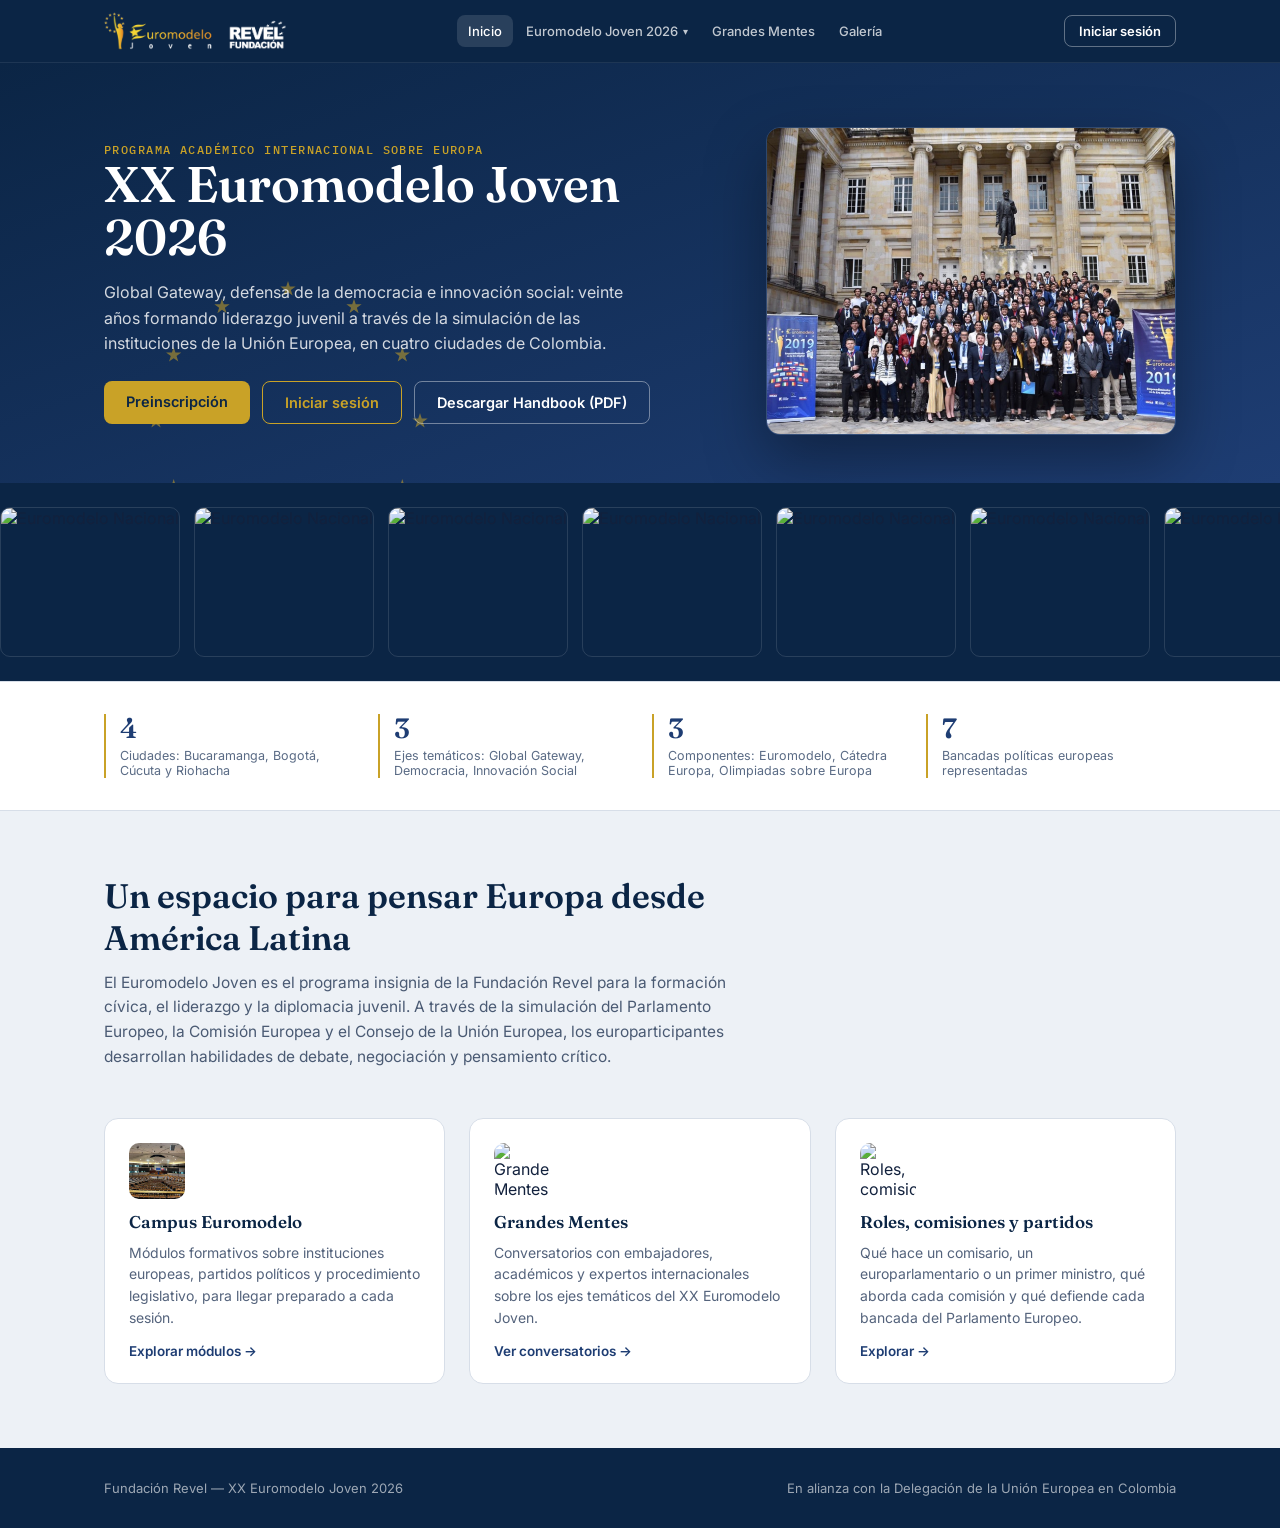
==== commit 3bb38a19: "afk" ====
--- a/index.html
+++ b/index.html
@@ -33,11 +33,17 @@
         <h4>Iniciar sesión</h4>
         <p class="login-note">Piloto: usa el usuario y la contraseña generados al finalizar tu preinscripción.</p>
         <form id="loginForm">
-          <input type="text" name="username" placeholder="Usuario" required>
+          <input type="email" name="username" placeholder="Correo electrónico" required>
           <input type="password" name="password" placeholder="Contraseña" required>
           <button type="submit">Entrar</button>
         </form>
         <p id="loginError" style="display:none; color:#C0392B; font-size:12px; margin-top:8px;">Usuario o contraseña incorrectos.</p>
+        <p class="login-forgot"><a href="#" id="forgotPasswordLink">¿Olvidaste tu contraseña?</a></p>
+        <form id="forgotPasswordForm" style="display:none;">
+          <input type="email" name="email" placeholder="Tu correo electrónico" required>
+          <button type="submit">Enviar nueva contraseña</button>
+        </form>
+        <p id="forgotPasswordSent" style="display:none; color:#2E7D6B; font-size:12px; margin-top:8px;">Si el correo está registrado, te enviaremos una nueva contraseña en unos minutos.</p>
         <div class="login-links">
           <a href="preinscripcion.html">Preinscribirme</a>
           <a href="perfil.html">Mi perfil</a>
--- a/assets/styles.css
+++ b/assets/styles.css
@@ -31,10 +31,10 @@
   position:sticky; top:0; z-index:50; background:var(--navy-deep); color:var(--white);
   border-bottom:1px solid rgba(255,255,255,.08);
 }
-.nav-row{display:flex; align-items:center; justify-content:space-between; padding:12px var(--space-3); max-width:1120px; margin:0 auto; gap:16px;}
+.nav-row{position:relative; display:flex; align-items:center; justify-content:space-between; padding:12px var(--space-3); max-width:1120px; margin:0 auto; gap:16px;}
 .brand{display:flex; align-items:center; gap:12px; flex-shrink:0;}
 .brand-logo{height:38.4px; width:auto; display:block;}
-nav.links{display:flex; gap:2px; align-items:center; flex-wrap:wrap; flex-grow:1;}
+nav.links{display:flex; gap:2px; align-items:center; justify-content:center; flex-wrap:wrap; flex-grow:1;}
 nav.links a{
   background:none; border:none; color:rgba(255,255,255,.75); font-size:13px; font-weight:500;
   padding:8px 11px; border-radius:8px; cursor:pointer; transition:background .15s, color .15s; white-space:nowrap;
@@ -90,6 +90,8 @@
   font-weight:600; font-size:13.5px; cursor:pointer;
 }
 .login-panel button:hover{background:var(--navy-deep);}
+.login-panel .login-forgot{margin:2px 0 0; text-align:right; font-size:11.5px;}
+.login-panel .login-forgot a{color:var(--blue-revel); font-weight:600;}
 .login-panel .login-links{display:flex; justify-content:space-between; margin-top:10px; font-size:11.5px;}
 .login-panel .login-links a{color:var(--blue-revel); font-weight:600;}
 .login-user-chip{
@@ -406,8 +408,9 @@
   .action-grid{grid-template-columns:1fr;}
 }
 @media (max-width:720px){
-  nav.links{display:none; position:absolute; top:100%; left:0; right:0; background:var(--navy-deep);
-    flex-direction:column; padding:8px var(--space-3) var(--space-3); border-top:1px solid rgba(255,255,255,.08);}
+  nav.links{display:none; position:absolute; top:100%; left:0; right:0; z-index:55; background:var(--navy-deep);
+    flex-direction:column; padding:8px var(--space-3) var(--space-3); border-top:1px solid rgba(255,255,255,.08);
+    max-height:80vh; overflow-y:auto;}
   nav.links.open{display:flex;}
   .menu-toggle{display:block;}
   .auth-area{order:3;}
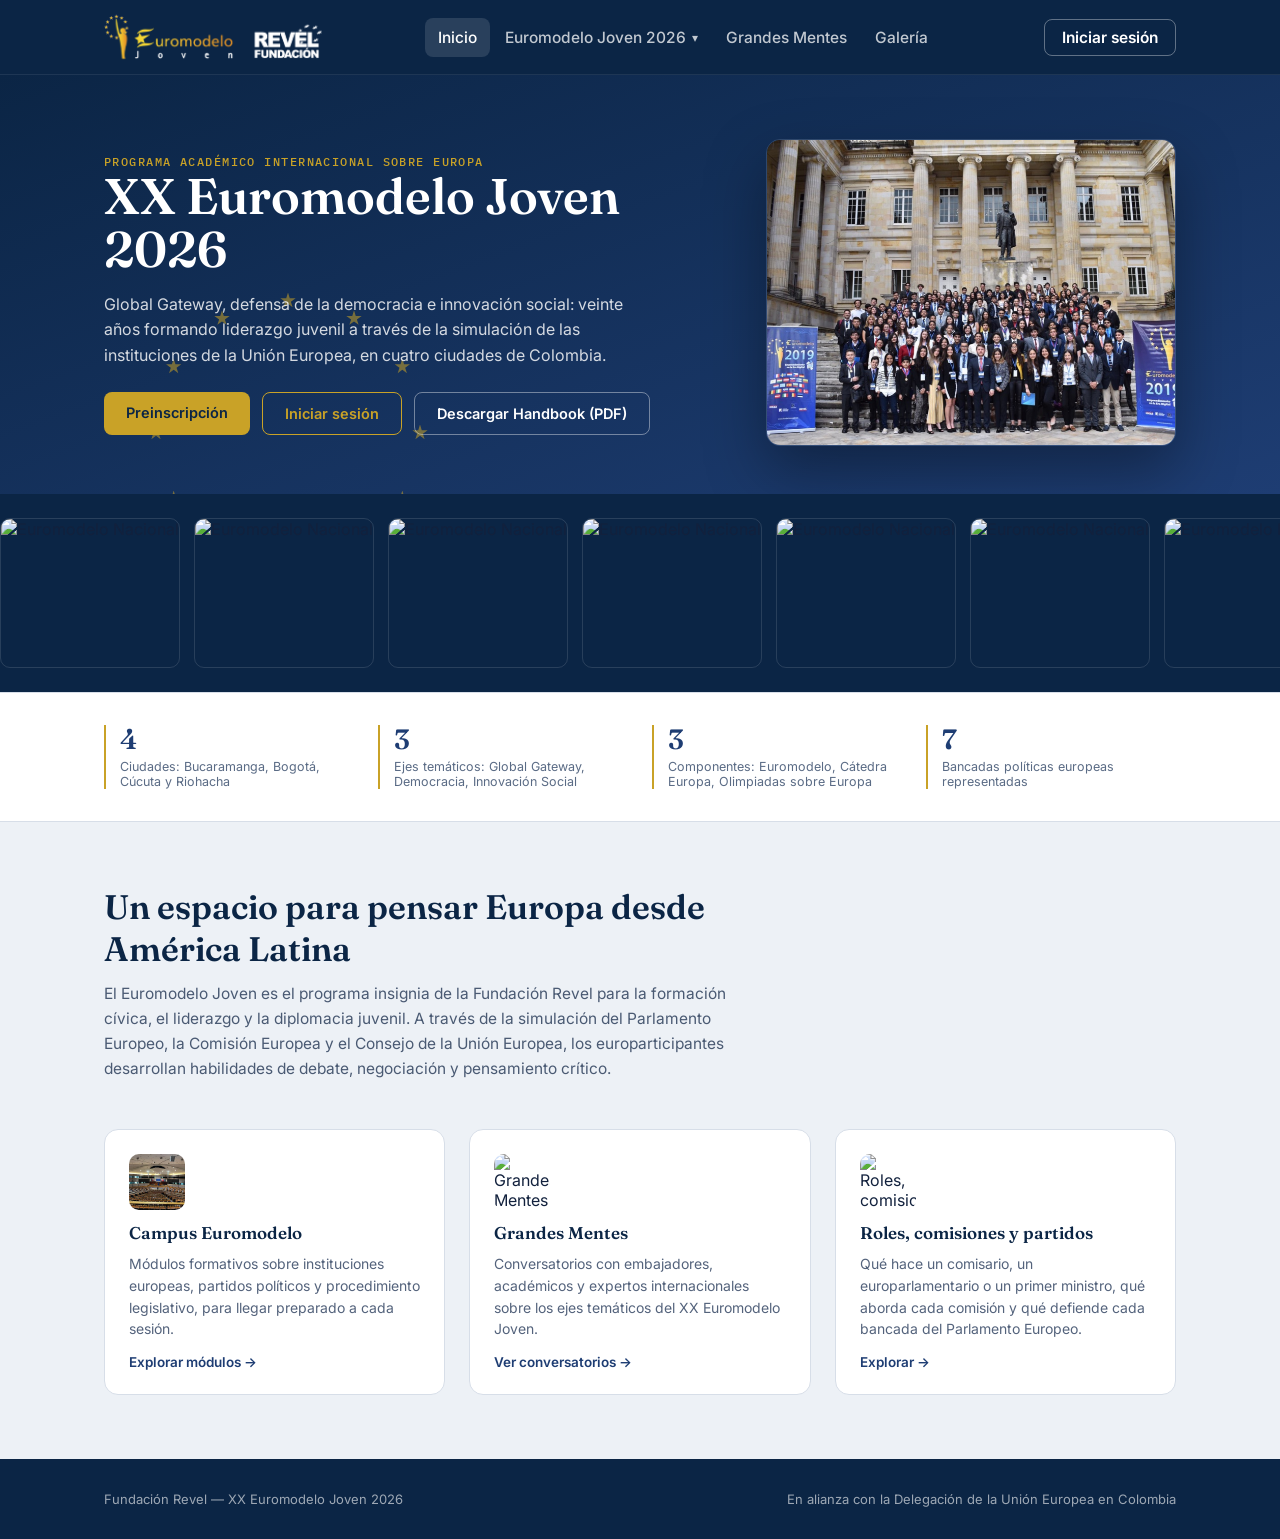
==== commit ddb49654: "lkd" ====
--- a/index.html
+++ b/index.html
@@ -21,7 +21,7 @@
           <a href="roles.html">Roles</a>
           <a href="comisiones.html">Comisiones</a>
           <a href="partidos.html">Partidos Políticos</a>
-          <a href="mesas-postulacion.html">Mesas Directivas</a>
+          <a href="perfil.html">Mesas Directivas</a>
         </div>
       </div>
       <a href="mentes.html">Grandes Mentes</a>
--- a/assets/styles.css
+++ b/assets/styles.css
@@ -31,41 +31,41 @@
   position:sticky; top:0; z-index:50; background:var(--navy-deep); color:var(--white);
   border-bottom:1px solid rgba(255,255,255,.08);
 }
-.nav-row{position:relative; display:flex; align-items:center; justify-content:space-between; padding:12px var(--space-3); max-width:1120px; margin:0 auto; gap:16px;}
-.brand{display:flex; align-items:center; gap:12px; flex-shrink:0;}
-.brand-logo{height:38.4px; width:auto; display:block;}
+.nav-row{position:relative; display:flex; align-items:center; justify-content:space-between; padding:14px var(--space-3); max-width:1120px; margin:0 auto; gap:19px;}
+.brand{display:flex; align-items:center; gap:14px; flex-shrink:0;}
+.brand-logo{height:46px; width:auto; display:block;}
 nav.links{display:flex; gap:2px; align-items:center; justify-content:center; flex-wrap:wrap; flex-grow:1;}
 nav.links a{
-  background:none; border:none; color:rgba(255,255,255,.75); font-size:13px; font-weight:500;
-  padding:8px 11px; border-radius:8px; cursor:pointer; transition:background .15s, color .15s; white-space:nowrap;
+  background:none; border:none; color:rgba(255,255,255,.75); font-size:15.5px; font-weight:500;
+  padding:10px 13px; border-radius:8px; cursor:pointer; transition:background .15s, color .15s; white-space:nowrap;
 }
 nav.links a:hover{background:rgba(255,255,255,.08); color:var(--white);}
 nav.links a.active{color:var(--white); background:rgba(255,255,255,.12);}
 
 .nav-dropdown{position:relative;}
 .nav-dropdown-toggle{
-  display:flex; align-items:center; gap:5px; background:none; border:none; font-family:inherit;
-  color:rgba(255,255,255,.75); font-size:13px; font-weight:500;
-  padding:8px 11px; border-radius:8px; cursor:pointer; transition:background .15s, color .15s; white-space:nowrap;
+  display:flex; align-items:center; gap:6px; background:none; border:none; font-family:inherit;
+  color:rgba(255,255,255,.75); font-size:15.5px; font-weight:500;
+  padding:10px 13px; border-radius:8px; cursor:pointer; transition:background .15s, color .15s; white-space:nowrap;
 }
 .nav-dropdown-toggle:hover{background:rgba(255,255,255,.08); color:var(--white);}
 .nav-dropdown-toggle.active{color:var(--white); background:rgba(255,255,255,.12);}
-.nav-dropdown-toggle .caret{font-size:10px; transition:transform .15s;}
+.nav-dropdown-toggle .caret{font-size:12px; transition:transform .15s;}
 .nav-dropdown-toggle[aria-expanded="true"] .caret{transform:rotate(180deg);}
 .nav-dropdown-menu{
   display:none; position:absolute; top:calc(100% + 8px); left:0; background:var(--white); color:var(--ink);
-  border-radius:12px; box-shadow:0 12px 32px rgba(11,37,69,.25); padding:8px; min-width:270px; z-index:60;
+  border-radius:12px; box-shadow:0 12px 32px rgba(11,37,69,.25); padding:10px; min-width:324px; z-index:60;
 }
 .nav-dropdown-menu.open{display:block;}
 nav.links .nav-dropdown-menu a{
-  display:block; padding:9px 12px; border-radius:8px; font-size:13.5px; font-weight:500; color:var(--ink);
+  display:block; padding:11px 14px; border-radius:8px; font-size:16px; font-weight:500; color:var(--ink);
 }
 nav.links .nav-dropdown-menu a:hover{background:var(--blue-pale);}
 nav.links .nav-dropdown-menu a.active{background:var(--blue-pale); color:var(--blue-revel); font-weight:600;}
 .auth-area{position:relative; flex-shrink:0;}
 .btn-ghost-sm{
-  background:transparent; border:1.5px solid rgba(255,255,255,.35); color:var(--white); padding:7px 14px;
-  border-radius:8px; font-size:13px; font-weight:600; cursor:pointer;
+  background:transparent; border:1.5px solid rgba(255,255,255,.35); color:var(--white); padding:8px 17px;
+  border-radius:8px; font-size:15.5px; font-weight:600; cursor:pointer;
 }
 .btn-ghost-sm:hover{background:rgba(255,255,255,.08);}
 .cta-btn{
@@ -76,29 +76,29 @@
 .cta-btn:hover{filter:brightness(1.05);}
 .login-panel{
   display:none; position:absolute; right:0; top:calc(100% + 10px); background:var(--white); color:var(--ink);
-  border-radius:12px; box-shadow:0 12px 32px rgba(11,37,69,.25); padding:18px; width:260px; z-index:60;
+  border-radius:12px; box-shadow:0 12px 32px rgba(11,37,69,.25); padding:22px; width:312px; z-index:60;
 }
 .login-panel.open{display:block;}
-.login-panel h4{margin:0 0 4px; font-size:14px; color:var(--navy-deep);}
-.login-panel .login-note{font-size:11.5px; color:#8695AC; margin:6px 0 12px; line-height:1.5;}
+.login-panel h4{margin:0 0 4px; font-size:17px; color:var(--navy-deep);}
+.login-panel .login-note{font-size:14px; color:#8695AC; margin:6px 0 12px; line-height:1.5;}
 .login-panel input{
-  width:100%; border:1px solid var(--line); border-radius:8px; padding:9px 11px; font-size:13.5px;
+  width:100%; border:1px solid var(--line); border-radius:8px; padding:11px 13px; font-size:16px;
   margin-bottom:8px; font-family:inherit;
 }
 .login-panel button{
-  width:100%; background:var(--blue-revel); color:var(--white); border:none; padding:9px; border-radius:8px;
-  font-weight:600; font-size:13.5px; cursor:pointer;
+  width:100%; background:var(--blue-revel); color:var(--white); border:none; padding:11px; border-radius:8px;
+  font-weight:600; font-size:16px; cursor:pointer;
 }
 .login-panel button:hover{background:var(--navy-deep);}
-.login-panel .login-forgot{margin:2px 0 0; text-align:right; font-size:11.5px;}
+.login-panel .login-forgot{margin:2px 0 0; text-align:right; font-size:14px;}
 .login-panel .login-forgot a{color:var(--blue-revel); font-weight:600;}
-.login-panel .login-links{display:flex; justify-content:space-between; margin-top:10px; font-size:11.5px;}
+.login-panel .login-links{display:flex; justify-content:space-between; margin-top:10px; font-size:14px;}
 .login-panel .login-links a{color:var(--blue-revel); font-weight:600;}
 .login-user-chip{
-  display:flex; align-items:center; gap:8px; background:rgba(255,255,255,.1); padding:6px 12px; border-radius:20px;
-  font-size:12.5px; color:var(--white); cursor:pointer;
-}
-.menu-toggle{display:none; background:none; border:none; color:var(--white); font-size:22px; cursor:pointer;}
+  display:flex; align-items:center; gap:9px; background:rgba(255,255,255,.1); padding:7px 14px; border-radius:20px;
+  font-size:15px; color:var(--white); cursor:pointer;
+}
+.menu-toggle{display:none; background:none; border:none; color:var(--white); font-size:26px; cursor:pointer;}
 
 /* ---- Hero ---- */
 .hero{
@@ -120,6 +120,15 @@
   font-weight:600; font-size:14.5px; cursor:pointer;
 }
 .btn-solid:hover{filter:brightness(1.05);}
+
+/* ---- Estado de carga de cualquier botón (setButtonLoading/clearButtonLoading en main.js) ---- */
+.btn-loading{cursor:wait !important; opacity:.75; pointer-events:none;}
+.btn-spinner{
+  display:inline-block; width:12px; height:12px; margin-right:7px; vertical-align:-2px;
+  border:2px solid currentColor; border-right-color:transparent; border-radius:50%; opacity:.85;
+  animation: btn-spin .6s linear infinite;
+}
+@keyframes btn-spin{ to{ transform:rotate(360deg); } }
 
 /* ---- Círculo de estrellas (decorativo, detrás del hero) ---- */
 .star-ring{
@@ -223,6 +232,8 @@
 .role-bullets{list-style:none; margin:0; padding:0; display:flex; flex-direction:column; gap:6px;}
 .role-bullets li{font-size:13.5px; line-height:1.5; color:#54637C; padding-left:16px; position:relative;}
 .role-bullets li::before{content:''; position:absolute; left:0; top:7px; width:6px; height:6px; border-radius:50%; background:var(--accent, var(--gold-star));}
+.role-bullets li.assigned{color:var(--navy-deep); font-weight:700; font-size:14.5px; padding-left:22px;}
+.role-bullets li.assigned::before{content:'\2713'; width:auto; height:auto; border-radius:0; background:none; color:var(--teal); font-weight:700; top:0; font-size:14px;}
 .party-badge{display:inline-block; font-family:'IBM Plex Mono',monospace; font-size:11px; letter-spacing:.05em; padding:3px 9px; border-radius:6px; color:var(--white); background:var(--accent, var(--blue-revel));}
 
 /* ---- Speaker mini profile (Grandes Mentes) ---- */
@@ -408,6 +419,12 @@
   .action-grid{grid-template-columns:1fr;}
 }
 @media (max-width:720px){
+  /* El header creció un 20% para pantallas grandes; en móvil se mantiene al tamaño original
+     para que el logo y el botón de "Iniciar sesión" no se salgan del viewport. */
+  .nav-row{padding:12px var(--space-3); gap:12px;}
+  .brand{gap:12px;}
+  .brand-logo{height:38.4px;}
+  .btn-ghost-sm{padding:7px 14px; font-size:13px;}
   nav.links{display:none; position:absolute; top:100%; left:0; right:0; z-index:55; background:var(--navy-deep);
     flex-direction:column; padding:8px var(--space-3) var(--space-3); border-top:1px solid rgba(255,255,255,.08);
     max-height:80vh; overflow-y:auto;}
@@ -424,3 +441,85 @@
   nav.links .nav-dropdown-menu a{color:rgba(255,255,255,.75);}
   nav.links .nav-dropdown-menu a:hover, nav.links .nav-dropdown-menu a.active{background:rgba(255,255,255,.1); color:var(--white);}
 }
+
+/* ---- Tabla de datos (simulación de asignación) ---- */
+.sim-table-wrap{overflow-x:auto; border:1px solid var(--line); border-radius:var(--radius); background:var(--white);}
+.sim-table{width:100%; border-collapse:collapse; font-size:13px;}
+.sim-table th{
+  text-align:left; padding:11px 14px; background:var(--navy-deep); color:var(--white);
+  font-weight:600; font-size:12px; text-transform:uppercase; letter-spacing:.04em; white-space:nowrap;
+}
+.sim-table td{padding:10px 14px; border-bottom:1px solid var(--line); color:var(--ink); vertical-align:top;}
+.sim-table tbody tr:nth-child(even){background:var(--blue-pale);}
+.sim-table tbody tr:hover{background:rgba(30,61,115,.08);}
+.sim-origin{
+  display:inline-block; font-size:10.5px; font-weight:700; text-transform:uppercase; letter-spacing:.03em;
+  padding:2px 8px; border-radius:20px; color:var(--white); background:var(--blue-slate);
+}
+.sim-origin.preferencia{background:var(--teal);}
+.sim-origin.brujula{background:var(--gold-star); color:var(--navy-deep);}
+.sim-origin.cupo_libre, .sim-origin.reparacion{background:#C0392B;}
+
+/* ---- Panel de administración: pestañas ---- */
+.admin-tabs{display:flex; gap:8px; margin-bottom:var(--space-4); flex-wrap:wrap; border-bottom:1px solid var(--line);}
+.admin-tab-btn{
+  background:none; border:none; border-bottom:3px solid transparent; padding:10px 4px; margin-bottom:-1px;
+  font-size:14px; font-weight:600; color:var(--blue-slate); cursor:pointer; font-family:inherit;
+}
+.admin-tab-btn:hover{color:var(--blue-revel);}
+.admin-tab-btn.active{color:var(--navy-deep); border-bottom-color:var(--gold-star);}
+.bloque-dropdown{display:inline-block; position:relative;}
+.bloque-dropdown .admin-tab-btn .caret{font-size:10px; margin-left:2px; display:inline-block; transition:transform .15s;}
+.bloque-dropdown-menu{
+  display:none; position:absolute; top:calc(100% + 6px); left:0; background:var(--white); color:var(--ink);
+  border:1px solid var(--line); border-radius:10px; box-shadow:0 12px 32px rgba(11,37,69,.18); padding:6px; min-width:180px; z-index:60;
+}
+.bloque-dropdown-menu.open{display:block;}
+.bloque-dropdown-item{
+  display:block; width:100%; text-align:left; background:none; border:none; font-family:inherit;
+  padding:9px 12px; border-radius:8px; font-size:14px; font-weight:500; color:var(--ink); cursor:pointer;
+}
+.bloque-dropdown-item:hover{background:var(--blue-pale);}
+.bloque-dropdown-item.selected{background:var(--blue-pale); color:var(--blue-revel); font-weight:600;}
+
+/* ---- Panel de administración: filtros y edición de fila ---- */
+.admin-filters{display:flex; flex-wrap:wrap; gap:10px; align-items:center; margin-bottom:var(--space-3);}
+.admin-filters input[type="text"], .admin-filters select{
+  border:1px solid var(--line); border-radius:8px; padding:9px 12px; font-size:13px; font-family:inherit;
+  background:var(--white); color:var(--ink);
+}
+.admin-filters input[type="text"]{flex:1; min-width:200px;}
+.admin-edit-row td{background:var(--blue-pale);}
+.admin-edit-row select{
+  width:100%; border:1px solid var(--line); border-radius:8px; padding:6px 8px; font-size:12.5px; font-family:inherit;
+}
+.admin-row-btn{
+  background:none; border:1px solid var(--line); border-radius:6px; padding:4px 10px; font-size:12px;
+  font-weight:600; color:var(--blue-revel); cursor:pointer;
+}
+.admin-row-btn:hover{background:var(--blue-pale);}
+.admin-row-btn.save{background:var(--teal); border-color:var(--teal); color:var(--white);}
+.admin-row-btn.danger{border-color:#C0392B; color:#C0392B;}
+.admin-row-btn.danger:hover{background:#FBEAE8;}
+
+/* ---- Panel de administración: origen de la asignación ---- */
+.origen-badge{
+  display:inline-block; font-size:11px; font-weight:700; text-transform:uppercase; letter-spacing:.03em;
+  padding:3px 9px; border-radius:20px; color:var(--white); background:var(--blue-slate);
+}
+.origen-badge.manual{background:var(--gold-star); color:var(--navy-deep);}
+.origen-badge.automatica{background:var(--teal);}
+.origen-badge.sin-asignar{background:var(--blue-pale); color:var(--blue-slate);}
+
+/* ---- Panel de administración: propuestas de comisarios ---- */
+.propuesta-badge{
+  display:inline-block; font-size:11px; font-weight:700; text-transform:uppercase; letter-spacing:.03em;
+  padding:3px 9px; border-radius:20px; color:var(--white); background:var(--blue-slate);
+}
+.propuesta-badge.aprobada{background:var(--teal);}
+.propuesta-badge.pendiente{background:var(--blue-slate);}
+.propuesta-badge.plenaria{background:var(--gold-star); color:var(--navy-deep);}
+textarea.propuesta-comentario{
+  width:100%; min-height:50px; border:1px solid var(--line); border-radius:8px; padding:6px 8px;
+  font-size:12.5px; font-family:inherit; resize:vertical;
+}
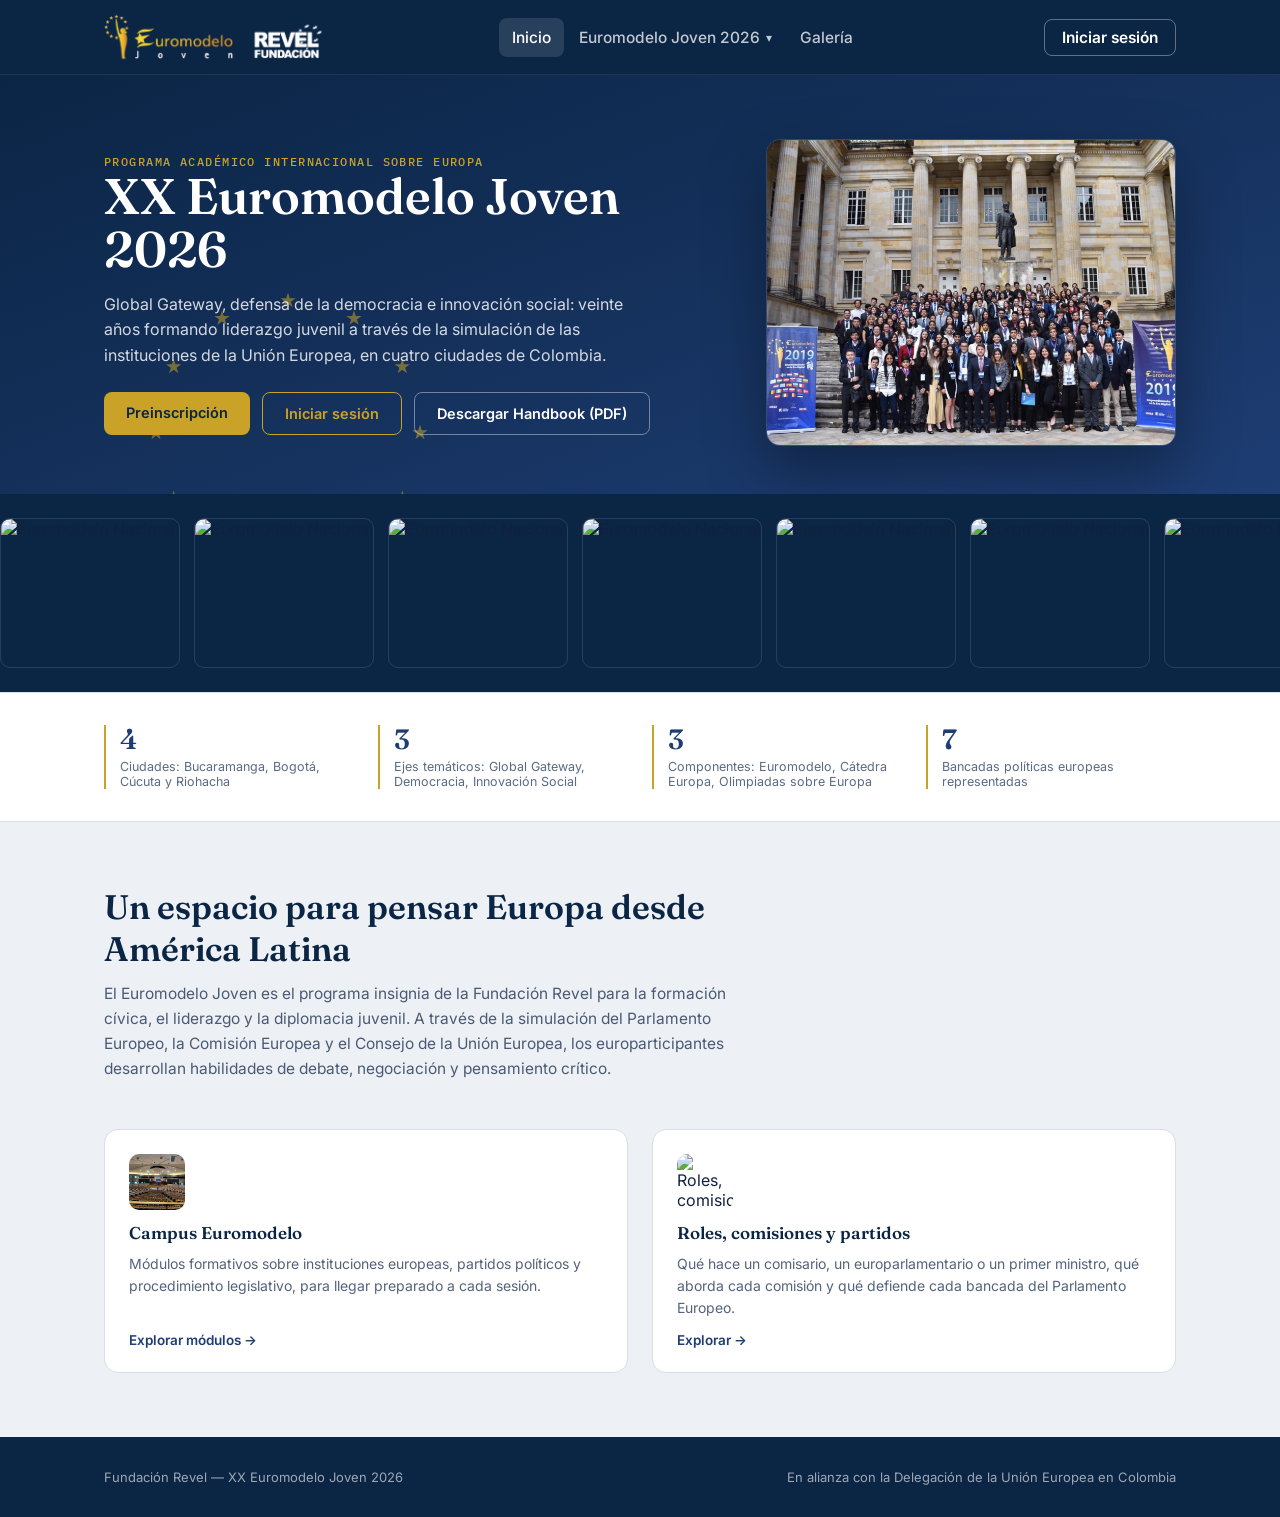
==== commit 7fe3bab9: "eliminación votación en vivo y grandes mentes" ====
--- a/index.html
+++ b/index.html
@@ -24,7 +24,8 @@
           <a href="perfil.html">Mesas Directivas</a>
         </div>
       </div>
-      <a href="mentes.html">Grandes Mentes</a>
+      <!-- Oculto temporalmente: no se usa en la edición 2026. Restaurar el próximo año. -->
+      <!-- <a href="mentes.html">Grandes Mentes</a> -->
       <a href="galeria.html">Galería</a>
     </nav>
     <div class="auth-area" id="authArea">
@@ -101,12 +102,14 @@
         <p>Módulos formativos sobre instituciones europeas, partidos políticos y procedimiento legislativo, para llegar preparado a cada sesión.</p>
         <div class="card-foot"><a class="link-btn" href="campus.html">Explorar módulos &rarr;</a></div>
       </div>
+      <!-- Oculto temporalmente: Grandes Mentes no se usa en la edición 2026. Restaurar el próximo año.
       <div class="card">
         <div class="card-photo"><img src="https://lh3.googleusercontent.com/d/1uGqC-Kdsxlei3PtBJmk4undGLqpJuZP5=w200" alt="Grandes Mentes" loading="lazy"></div>
         <h3>Grandes Mentes</h3>
         <p>Conversatorios con embajadores, académicos y expertos internacionales sobre los ejes temáticos del XX Euromodelo Joven.</p>
         <div class="card-foot"><a class="link-btn" href="mentes.html">Ver conversatorios &rarr;</a></div>
       </div>
+      -->
       <div class="card">
         <div class="card-photo"><img src="https://lh3.googleusercontent.com/d/1GJT8nJRBZoZDfAo73LGa2LxLAZvXU96i=w200" alt="Roles, comisiones y partidos" loading="lazy"></div>
         <h3>Roles, comisiones y partidos</h3>
--- a/assets/styles.css
+++ b/assets/styles.css
@@ -195,6 +195,9 @@
 .photo-placeholder.ph-avatar-lg{width:120px; height:120px; border-radius:50%; margin:0 auto;}
 .photo-placeholder.ph-avatar-lg .ph-icon{font-size:30px;}
 .photo-placeholder.ph-wide{width:100%; height:150px; border-radius:10px;}
+.photo-placeholder.ph-profile{width:120px; min-width:120px; aspect-ratio:9/16; height:auto; border-radius:0;}
+.photo-placeholder.ph-profile .ph-icon{font-size:28px;}
+.photo-placeholder.ph-profile .ph-label{font-size:10.5px;}
 .hero-photo{
   width:100%; aspect-ratio:4/3; border-radius:var(--radius); overflow:hidden;
   box-shadow:0 24px 60px rgba(0,0,0,.35); border:1px solid rgba(255,255,255,.12);
@@ -272,6 +275,8 @@
 .field.invalid select, .field.invalid input{border-color:#C0392B; box-shadow:0 0 0 3px rgba(192,57,43,.12);}
 .field-warning{font-size:12px; color:#C0392B; display:none;}
 .field-warning.show{display:block;}
+.word-counter{font-size:11.5px; color:#8695AC; text-align:right; margin:-2px 0 0;}
+.word-counter.over{color:#C0392B; font-weight:600;}
 .checkline{display:flex; align-items:flex-start; gap:10px; font-size:13.5px; color:#4A5A73; line-height:1.5;}
 .checkline input{margin-top:3px;}
 .form-submit-row{display:flex; align-items:center; justify-content:space-between; margin-top:var(--space-2); flex-wrap:wrap; gap:12px;}
@@ -322,6 +327,22 @@
 .modal-card .icon{width:48px; height:48px; border-radius:10px; background:var(--blue-pale); color:var(--blue-revel); display:flex; align-items:center; justify-content:center; font-family:'Fraunces',serif; font-weight:600; font-size:18px; margin-bottom:14px;}
 .modal-card h3{font-size:22px; margin:0 0 10px; color:var(--navy-deep);}
 .modal-card .modal-intro{font-size:14.5px; line-height:1.65; color:#4A5A73; margin:0 0 var(--space-3);}
+
+/* ---- Lightbox de galería: mismo .modal-overlay/createModalController, sin .modal-card ---- */
+.lightbox-overlay{background:rgba(0,0,0,.92); align-items:center; flex-direction:column; justify-content:center; gap:14px;}
+.lightbox-overlay .modal-close{position:fixed; background:rgba(255,255,255,.12); color:var(--white);}
+.lightbox-overlay .modal-close:hover{background:rgba(255,255,255,.25);}
+.lightbox-img{max-width:min(90vw,1100px); max-height:78vh; object-fit:contain; border-radius:8px; box-shadow:0 20px 60px rgba(0,0,0,.5); animation:fadein .2s ease;}
+.lightbox-nav{position:fixed; top:50%; transform:translateY(-50%); background:rgba(255,255,255,.12); border:none; color:var(--white); width:48px; height:48px; border-radius:50%; font-size:18px; cursor:pointer; display:flex; align-items:center; justify-content:center;}
+.lightbox-nav:hover{background:rgba(255,255,255,.25);}
+.lightbox-prev{left:18px;}
+.lightbox-next{right:18px;}
+.lightbox-counter{color:rgba(255,255,255,.7); font-family:'IBM Plex Mono',monospace; font-size:12.5px; letter-spacing:.05em; margin:0;}
+@media (max-width:720px){
+  .lightbox-nav{width:40px; height:40px; font-size:15px;}
+  .lightbox-prev{left:8px;}
+  .lightbox-next{right:8px;}
+}
 .modal-topics{list-style:none; margin:0; padding:0; display:flex; flex-direction:column; gap:12px;}
 .modal-topics li{display:flex; gap:12px; align-items:flex-start; font-size:14px; line-height:1.55; color:#4A5A73;}
 .modal-topics .t-num{font-family:'IBM Plex Mono',monospace; font-size:11.5px; color:var(--gold-star); flex-shrink:0; width:22px; padding-top:2px;}
@@ -386,9 +407,33 @@
 .candidate-info{flex-grow:1;}
 .candidate-name{font-size:13.5px; font-weight:700; color:var(--navy-deep);}
 .candidate-role{font-size:11.5px; color:#8695AC;}
+/* Tarjeta de candidato a mesa directiva: foto vertical a la izquierda (las fotos de
+   postulación son 9:16), info al centro, y botón de voto grande y aislado a la derecha
+   para que sea inconfundible dónde hacer clic para votar (área de votación). */
+.candidate-profile-card{border:1px solid var(--line); border-radius:10px; margin-bottom:14px; background:var(--white); overflow:hidden; display:flex; align-items:stretch;}
+.candidate-profile-card.has-postulacion{margin-bottom:0; border-radius:10px 10px 0 0;}
+.candidate-photo-lg{width:120px; min-width:120px; aspect-ratio:9/16; object-fit:cover; display:block;}
+.candidate-profile-body{padding:14px 16px; flex-grow:1; min-width:0; display:flex; flex-direction:column; justify-content:center; gap:6px;}
+.candidate-profile-body .candidate-name{font-size:15px;}
+.candidate-profile-actions{display:flex; gap:8px; flex-wrap:wrap; margin-top:10px;}
 .candidate-video-btn{
   background:var(--blue-pale); color:var(--blue-revel); border:none; padding:7px 13px; border-radius:8px;
   font-size:12px; font-weight:600; cursor:pointer; white-space:nowrap;
+}
+.candidate-vote-col{display:flex; align-items:center; justify-content:center; padding:14px 18px; flex-shrink:0; border-left:1px solid var(--line);}
+.candidate-vote-btn{
+  background:var(--gold-star); color:var(--navy-deep); border:none; padding:14px 22px; border-radius:10px;
+  font-size:14px; font-weight:700; cursor:pointer; white-space:nowrap; box-shadow:0 6px 14px rgba(201,162,39,.35);
+  transition:transform .12s ease;
+}
+.candidate-vote-btn:hover{transform:translateY(-2px);}
+@media (max-width:560px){
+  .candidate-profile-card{flex-wrap:wrap;}
+  .candidate-photo-lg, .photo-placeholder.ph-profile{width:140px; min-width:140px; aspect-ratio:9/16; margin:14px auto 0;}
+  .candidate-profile-body{width:100%; text-align:center;}
+  .candidate-profile-actions{justify-content:center;}
+  .candidate-vote-col{width:100%; border-left:none; border-top:1px solid var(--line); margin-top:10px;}
+  .candidate-vote-btn{width:100%;}
 }
 .role-group-title{font-size:12.5px; font-weight:700; color:var(--blue-slate); text-transform:uppercase; letter-spacing:.04em; margin:14px 0 8px;}
 
@@ -398,14 +443,25 @@
 .gallery-panel{display:none;}
 .gallery-panel.active{display:grid;}
 
-/* ---- Profile hero (perfil.html) ---- */
-.profile-hero{background:linear-gradient(160deg, var(--navy-deep), var(--blue-revel)); padding:var(--space-6) 0; color:var(--white);}
-.profile-card{display:flex; align-items:center; gap:var(--space-4); flex-wrap:wrap;}
-.profile-name{font-family:'Fraunces',serif; font-size:32px; font-weight:700; color:var(--gold-star); margin:0 0 4px;}
-.profile-meta{font-size:14px; color:rgba(255,255,255,.75); margin:0 0 14px;}
-.profile-badges{display:flex; flex-wrap:wrap; gap:8px;}
-.profile-badge{background:rgba(255,255,255,.1); border:1px solid rgba(255,255,255,.2); padding:7px 14px; border-radius:20px; font-size:12.5px;}
-.profile-badge b{color:var(--gold-star); font-weight:700; margin-right:5px;}
+/* ---- Profile badge (perfil.html) — gafete de delegado ---- */
+.profile-badge-wrap{background:linear-gradient(160deg,var(--navy-deep),var(--blue-revel)); border-radius:18px; padding:var(--space-5) var(--space-3); margin-bottom:var(--space-4);}
+.profile-badge-card{max-width:420px; margin:0 auto; background:var(--white); border-radius:14px; overflow:hidden; box-shadow:0 20px 50px rgba(0,0,0,.28);}
+.profile-badge-ribbon{background:var(--gold-star); height:8px; width:100%;}
+.profile-badge-body{padding:30px 30px 26px; text-align:center;}
+.profile-badge-avatar{width:76px; height:76px; border-radius:50%; margin:0 auto 14px; background:var(--blue-pale); border:3px solid var(--white); box-shadow:0 0 0 2px var(--navy-deep); display:flex; align-items:center; justify-content:center; font-family:'Fraunces',serif; font-weight:700; font-size:24px; color:var(--navy-deep);}
+.profile-badge-name{font-family:'Fraunces',serif; font-weight:700; font-size:22px; color:var(--navy-deep); margin:0 0 2px;}
+.profile-badge-meta{font-size:12.5px; color:#8695AC; margin-bottom:18px;}
+.profile-badge-role{display:inline-block; background:var(--navy-deep); color:var(--gold-star); font-family:'IBM Plex Mono',monospace; font-size:11px; letter-spacing:.06em; text-transform:uppercase; padding:6px 16px; border-radius:20px; margin-bottom:22px;}
+.profile-badge-cargo{font-family:'IBM Plex Mono',monospace; font-size:10.5px; font-weight:700; letter-spacing:.04em; color:var(--teal); margin:-16px 0 20px;}
+.profile-badge-divider{border-top:1px dashed var(--line); position:relative; margin:0 -30px 20px;}
+.profile-badge-divider::before,.profile-badge-divider::after{content:''; position:absolute; top:-9px; width:18px; height:18px; border-radius:50%; background:var(--navy-deep);}
+.profile-badge-divider::before{left:-9px;}
+.profile-badge-divider::after{right:-9px;}
+.profile-badge-fields{display:grid; grid-template-columns:1fr 1fr; gap:16px; text-align:left;}
+.profile-badge-field .k{font-family:'IBM Plex Mono',monospace; font-size:9.5px; letter-spacing:.08em; text-transform:uppercase; color:var(--blue-slate); margin-bottom:5px;}
+.profile-badge-field .v{font-size:12.5px; color:var(--ink); font-weight:600; line-height:1.4;}
+.profile-badge-field.full{grid-column:1/-1;}
+.profile-badge-party-logo{height:28px; max-width:100%; object-fit:contain; display:block; margin-bottom:2px;}
 
 footer{background:var(--navy-deep); color:rgba(255,255,255,.6); padding:var(--space-4) 0; font-size:13px;}
 footer .container{display:flex; justify-content:space-between; flex-wrap:wrap; gap:8px;}
@@ -501,6 +557,8 @@
 .admin-row-btn.save{background:var(--teal); border-color:var(--teal); color:var(--white);}
 .admin-row-btn.danger{border-color:#C0392B; color:#C0392B;}
 .admin-row-btn.danger:hover{background:#FBEAE8;}
+.admin-row-btn.plenaria{background:var(--navy-deep); border-color:var(--navy-deep); color:var(--white);}
+.admin-row-actions{display:flex; flex-wrap:wrap; gap:6px; align-items:center; min-width:150px;}
 
 /* ---- Panel de administración: origen de la asignación ---- */
 .origen-badge{
@@ -523,3 +581,59 @@
   width:100%; min-height:50px; border:1px solid var(--line); border-radius:8px; padding:6px 8px;
   font-size:12.5px; font-family:inherit; resize:vertical;
 }
+
+/* ---- Candidatos de mesa: grid de resultados (Plenaria vs Comisiones) ---- */
+.cand-results-grid{
+  display:grid; grid-template-columns:1fr 1fr; gap:var(--space-3); align-items:start;
+}
+.cand-result-card{gap:var(--space-2);}
+.cand-result-head{
+  display:flex; align-items:flex-start; justify-content:space-between; gap:12px; flex-wrap:wrap;
+  border-bottom:1px solid var(--line); padding-bottom:14px; margin-bottom:4px;
+}
+.cand-result-title{display:flex; align-items:center; gap:12px;}
+.cand-result-icon{
+  width:42px; height:42px; border-radius:10px; background:var(--blue-pale);
+  display:flex; align-items:center; justify-content:center; font-size:19px; flex-shrink:0;
+}
+.cand-result-title h3{font-family:'Fraunces',serif; font-size:15.5px; color:var(--navy-deep); margin:0 0 4px; font-weight:600;}
+.cand-status-badge{
+  display:inline-block; font-size:11.5px; font-weight:600; color:#5A6B85; background:var(--blue-pale);
+  padding:3px 10px; border-radius:20px; margin:0; line-height:1.4;
+}
+.cand-status-badge.is-open{color:#1B6E52; background:#E3F3EC;}
+.cand-status-badge.is-closed{color:#8695AC; background:#EDF1F6;}
+.cand-toggle-btn{
+  border-color:var(--blue-slate); color:var(--blue-revel); font-size:12.5px; padding:8px 14px; white-space:nowrap;
+}
+
+/* Tablas de ranking: medalla en la primera celda de las 3 primeras filas */
+.cand-rank-table tbody tr{transition:background .12s;}
+.cand-rank-table tbody tr:hover{background:var(--blue-pale);}
+.cand-rank-table tbody tr td:first-child{width:26px; text-align:center; font-size:15px;}
+.cand-rank-table tbody tr:nth-child(1) td:first-child::before{content:'🥇';}
+.cand-rank-table tbody tr:nth-child(2) td:first-child::before{content:'🥈';}
+.cand-rank-table tbody tr:nth-child(3) td:first-child::before{content:'🥉';}
+.cand-rank-table tbody tr:nth-child(1){background:rgba(201,162,39,.07);}
+
+@media (max-width:900px){
+  .cand-results-grid{grid-template-columns:1fr;}
+}
+
+/* ---- Votación en vivo: barras que crecen con los votos ---- */
+.live-voto-bars{display:flex; flex-direction:column; gap:16px;}
+.live-voto-row{background:var(--white); border:1px solid var(--line); border-radius:var(--radius); padding:14px 18px;}
+.live-voto-row:first-child{border-color:var(--gold-star); box-shadow:0 0 0 1px var(--gold-star) inset;}
+.live-voto-row-head{display:flex; align-items:center; gap:10px; flex-wrap:wrap; margin-bottom:10px;}
+.live-voto-name{font-family:'Fraunces',serif; font-size:16px; font-weight:600; color:var(--navy-deep);}
+.live-voto-count{margin-left:auto; font-family:'Fraunces',serif; font-size:20px; font-weight:600; color:var(--blue-revel);}
+.live-voto-bar-track{height:14px; border-radius:8px; background:var(--blue-pale); overflow:hidden;}
+.live-voto-bar-fill{height:100%; border-radius:8px; background:linear-gradient(90deg, var(--blue-revel), var(--gold-star)); transition:width .5s ease;}
+
+/* ---- Conteo de votos: contador grande arriba del modal ---- */
+.conteo-tally-item{
+  flex:1; min-width:100px; text-align:center; background:var(--white); border:2px solid var(--line);
+  border-radius:var(--radius); padding:14px 10px;
+}
+.conteo-tally-n{font-family:'Fraunces',serif; font-size:40px; font-weight:700; line-height:1;}
+.conteo-tally-l{font-size:12.5px; font-weight:600; color:#5A6B85; text-transform:uppercase; letter-spacing:.04em; margin-top:6px;}
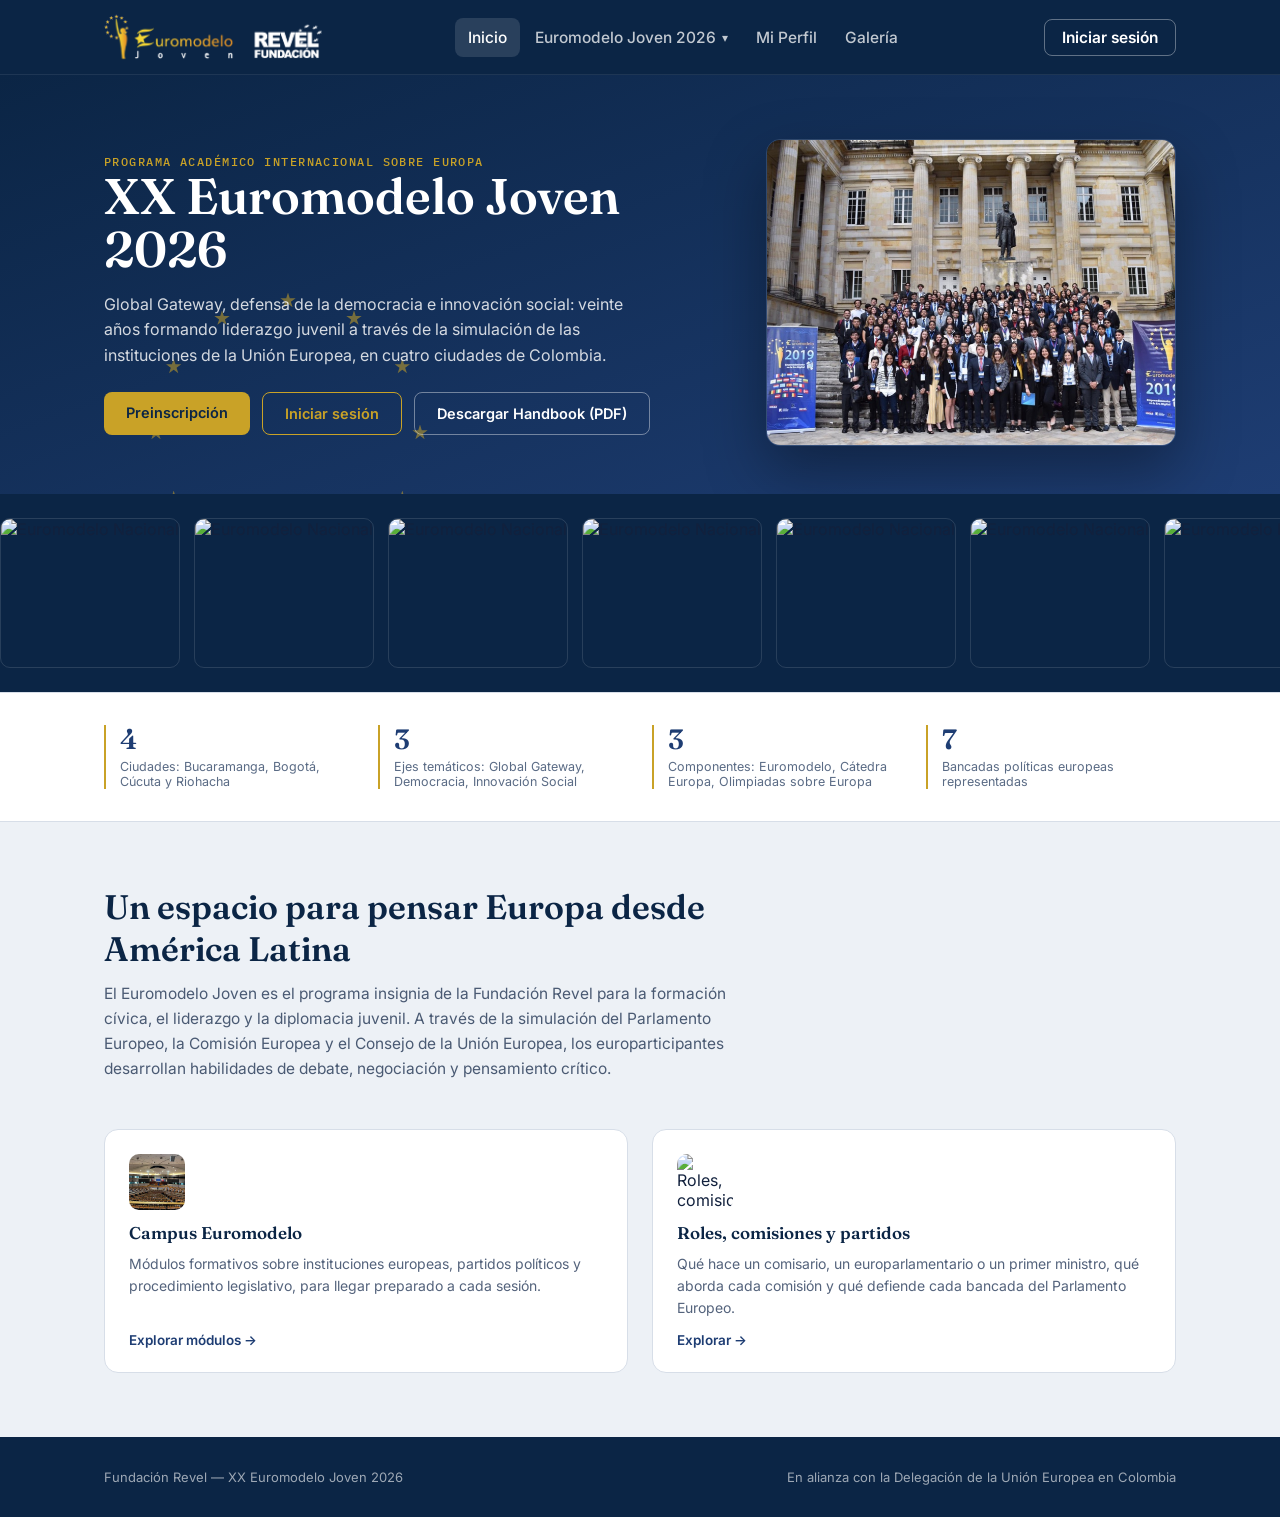
==== commit 3acda8e0: "jgv" ====
--- a/index.html
+++ b/index.html
@@ -21,9 +21,9 @@
           <a href="roles.html">Roles</a>
           <a href="comisiones.html">Comisiones</a>
           <a href="partidos.html">Partidos Políticos</a>
-          <a href="perfil.html">Mesas Directivas</a>
         </div>
       </div>
+      <a href="perfil.html">Mi Perfil</a>
       <!-- Oculto temporalmente: no se usa en la edición 2026. Restaurar el próximo año. -->
       <!-- <a href="mentes.html">Grandes Mentes</a> -->
       <a href="galeria.html">Galería</a>
--- a/assets/styles.css
+++ b/assets/styles.css
@@ -186,7 +186,7 @@
 .photo-placeholder.ph-sq .ph-icon{font-size:18px;}
 .photo-placeholder.ph-sq .ph-label{font-size:6.5px;}
 .photo-placeholder.ph-circle{width:64px; height:64px; border-radius:50%;}
-.photo-placeholder.ph-banner{width:100%; height:220px; border-radius:var(--radius); border-color:rgba(255,255,255,.4);
+.photo-placeholder.ph-banner{width:100%; height:110px; border-radius:var(--radius); border-color:rgba(255,255,255,.4);
   background:repeating-linear-gradient(135deg, rgba(255,255,255,.06), rgba(255,255,255,.06) 8px, rgba(255,255,255,0) 8px, rgba(255,255,255,0) 16px);
   color:rgba(255,255,255,.65);
 }
@@ -220,6 +220,13 @@
   width:56px; height:56px; border-radius:10px; background:var(--blue-pale); color:var(--blue-revel);
   display:flex; align-items:center; justify-content:center; font-family:'Fraunces',serif; font-weight:600; font-size:17px;
 }
+.card-icon-svg{
+  width:56px; height:56px; border-radius:10px;
+  background:var(--blue-pale);
+  display:flex; align-items:center; justify-content:center;
+  color:var(--accent, var(--blue-revel));
+}
+.card-icon-svg svg{ width:28px; height:28px; }
 .card h3{font-size:17px; margin:2px 0 0; color:var(--navy-deep); font-weight:600;}
 .card p{font-size:14px; line-height:1.55; color:#54637C; margin:0; flex-grow:1;}
 .card-foot{display:flex; align-items:center; justify-content:space-between; margin-top:4px; gap:8px;}
@@ -419,6 +426,19 @@
 .candidate-video-btn{
   background:var(--blue-pale); color:var(--blue-revel); border:none; padding:7px 13px; border-radius:8px;
   font-size:12px; font-weight:600; cursor:pointer; white-space:nowrap;
+}
+
+/* ---- Thumbnail de video (YouTube o Drive), con ícono de play superpuesto ---- */
+.video-thumb-link{display:inline-block; text-decoration:none; line-height:0;}
+.video-thumb{position:relative; display:block; width:88px; aspect-ratio:16/9; border-radius:8px; overflow:hidden; background:var(--blue-pale);}
+.video-thumb img{width:100%; height:100%; object-fit:cover; display:block;}
+.video-thumb-play{
+  position:absolute; inset:0; display:flex; align-items:center; justify-content:center;
+  color:#fff; font-size:13px; background:rgba(11,37,69,.28);
+}
+.video-thumb-fallback{
+  display:inline-block; background:var(--blue-pale); color:var(--blue-revel); padding:7px 13px; border-radius:8px;
+  font-size:12px; font-weight:600; white-space:nowrap;
 }
 .candidate-vote-col{display:flex; align-items:center; justify-content:center; padding:14px 18px; flex-shrink:0; border-left:1px solid var(--line);}
 .candidate-vote-btn{
